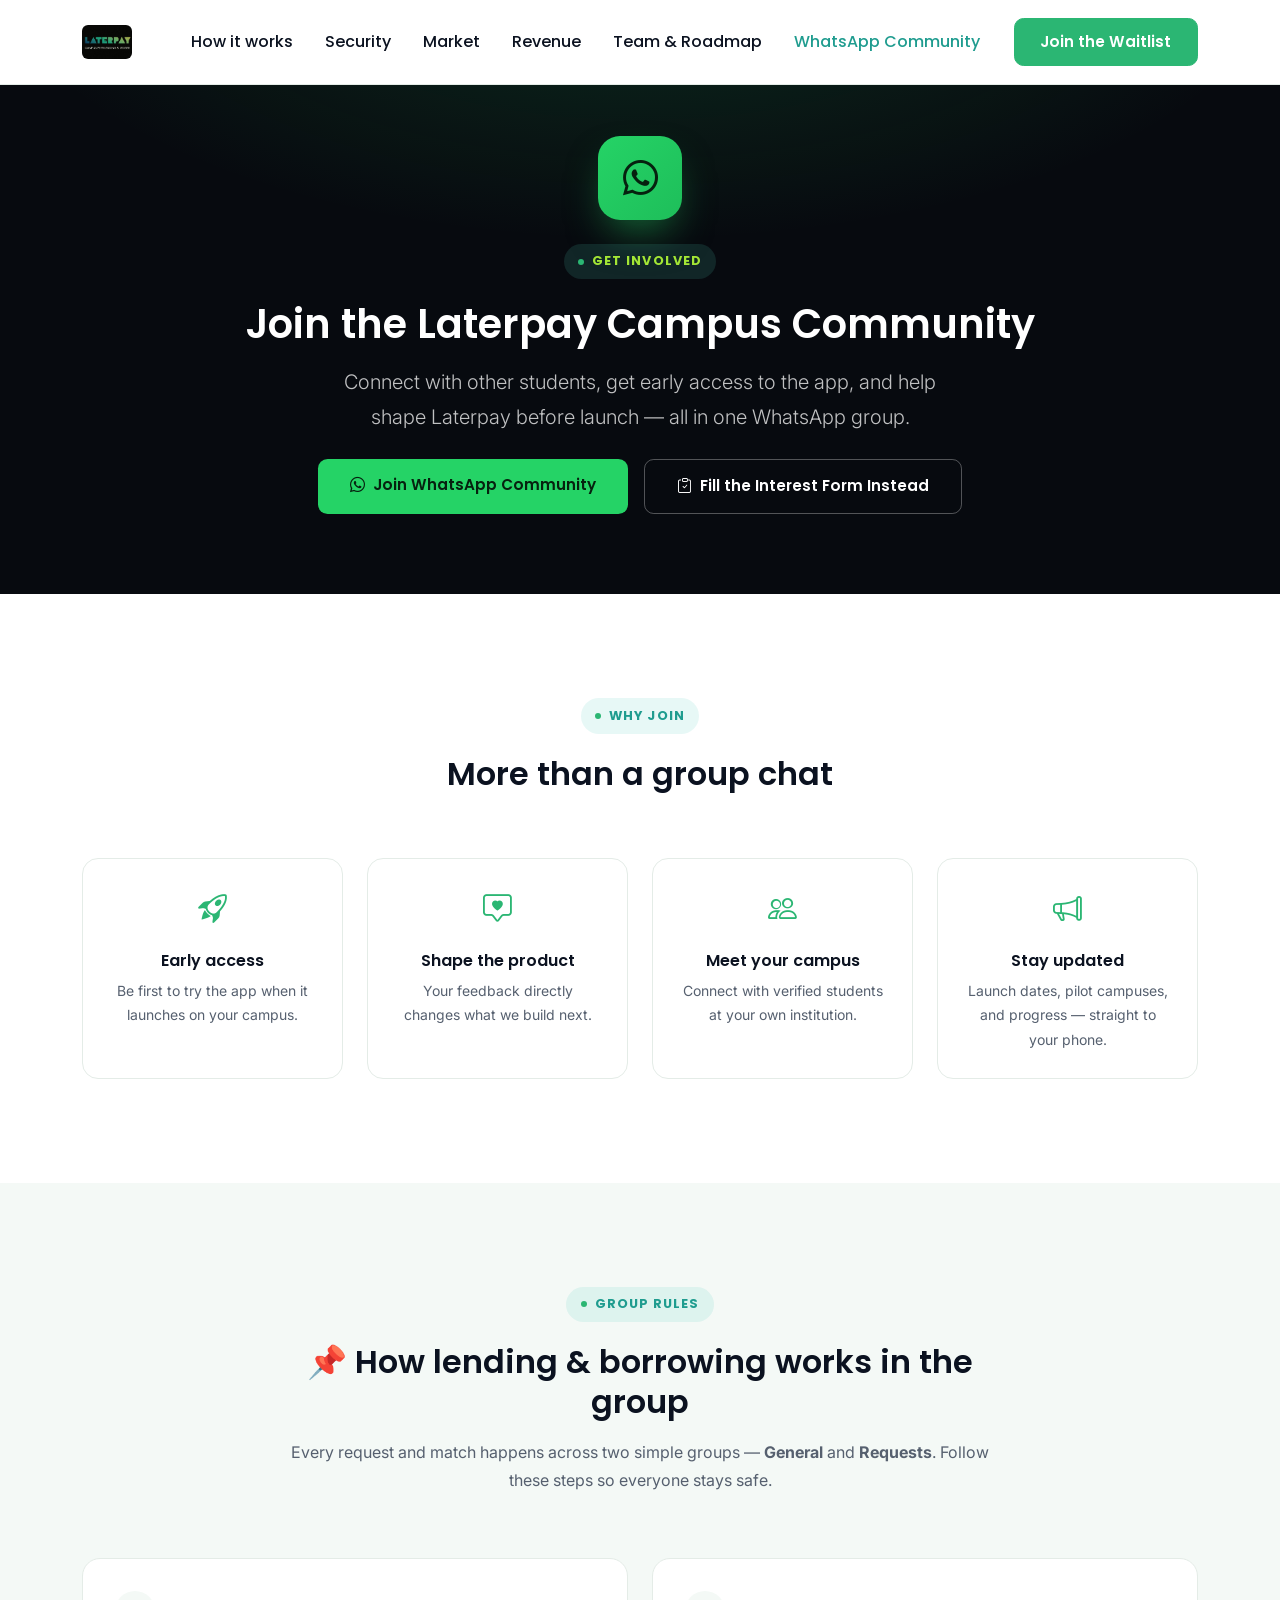
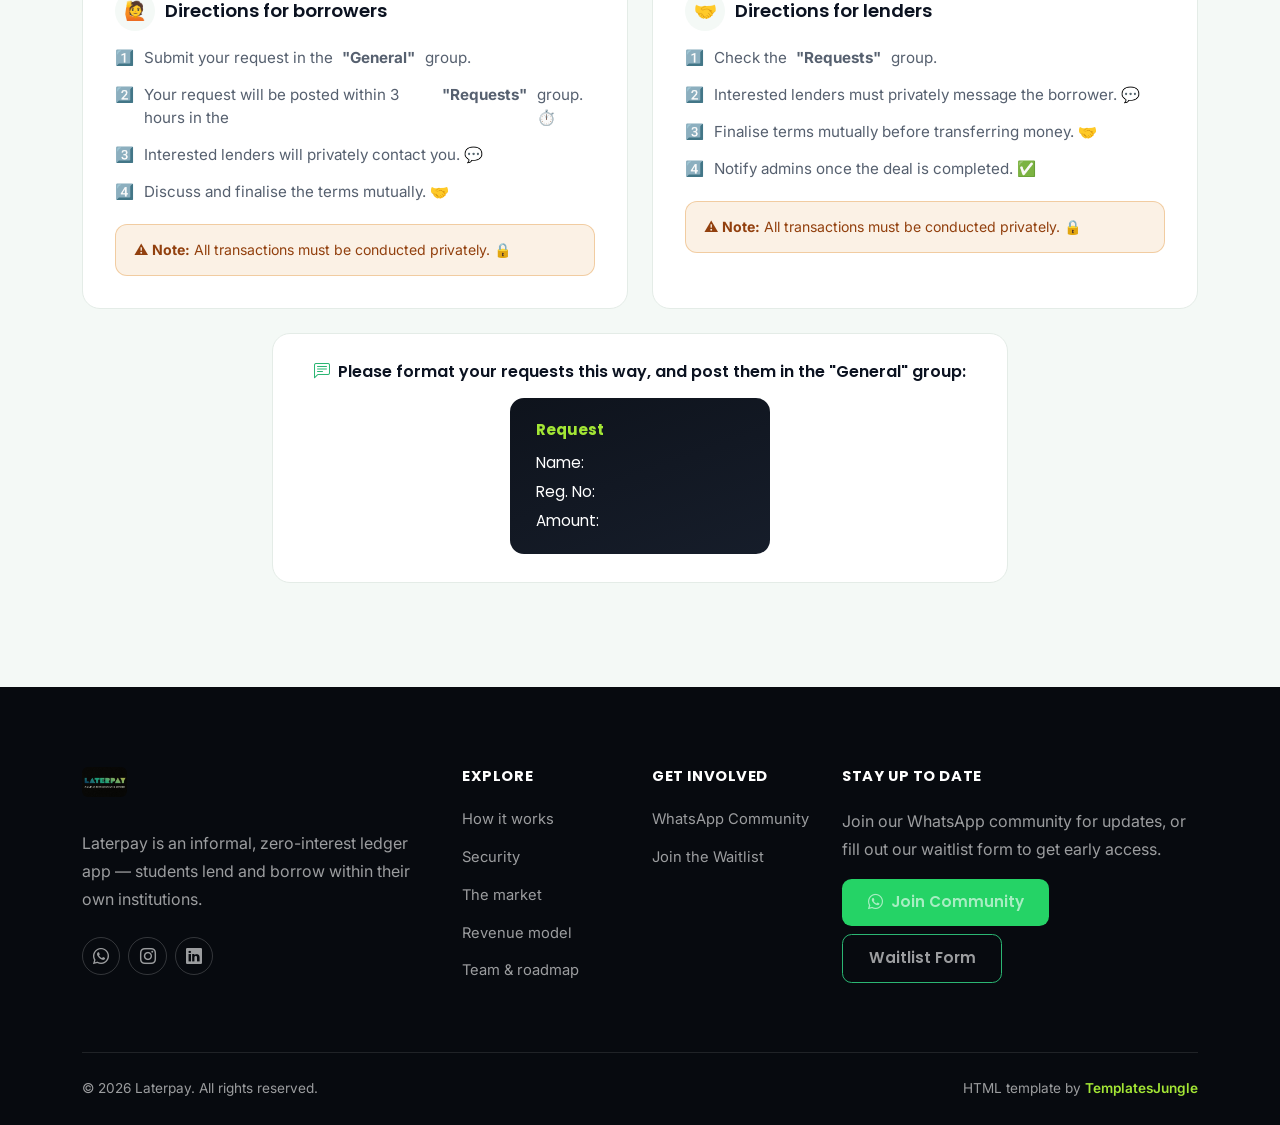
==== community.html @ 2bbb36ea "Change header color for community section" ====
<!doctype html>
<html lang="en">
<head>
<meta charset="UTF-8">
<title>Join the Laterpay WhatsApp Community</title>
<meta name="description" content="Join the Laterpay WhatsApp community for campus updates, early access and to help shape the app.">
<meta name="viewport" content="width=device-width, initial-scale=1">
<link rel="icon" type="image/jpeg" href="assets/images/laterpay-logo.jpeg">
<link href="https://fonts.googleapis.com/css2?family=Inter:wght@400;500;600;700;800&family=Poppins:wght@500;600;700;800&display=swap" rel="stylesheet">
<link rel="stylesheet" href="assets/vendor/bootstrap/css/bootstrap.min.css">
<link rel="stylesheet" href="assets/vendor/bootstrap-icons/bootstrap-icons.min.css">
<link rel="stylesheet" href="assets/css/style.css">
<link rel="stylesheet" href="assets/css/laterpay.css">
</head>
<body>

<!-- Navbar -->
<nav class="navbar navbar-expand-lg navbar-fluid fixed-top">
  <div class="container">
    <a class="navbar-brand d-flex align-items-center" href="index.html">
      <img src="assets/images/laterpay-logo.jpeg" alt="Laterpay logo" class="lp-logo">
    </a>
    <button class="navbar-toggler" type="button" data-bs-toggle="collapse" data-bs-target="#lpNav" aria-controls="lpNav" aria-expanded="false" aria-label="Toggle navigation">
      <span class="navbar-toggler-icon"></span>
    </button>
    <div class="collapse navbar-collapse" id="lpNav">
      <ul class="navbar-nav mx-auto py-2 py-lg-0">
        <li class="nav-item"><a class="nav-link" href="index.html#how-it-works">How it works</a></li>
        <li class="nav-item"><a class="nav-link" href="index.html#security">Security</a></li>
        <li class="nav-item"><a class="nav-link" href="index.html#market">Market</a></li>
        <li class="nav-item"><a class="nav-link" href="index.html#revenue">Revenue</a></li>
        <li class="nav-item"><a class="nav-link" href="index.html#team">Team &amp; Roadmap</a></li>
        <li class="nav-item"><a class="nav-link active" href="community.html">WhatsApp Community</a></li>
      </ul>
      <a href="https://forms.gle/BHJaEvY9FjxCz2sE6" target="_blank" rel="noopener" class="btn btn-accent">Join the Waitlist</a>
    </div>
  </div>
</nav>

<!-- Hero -->
<header class="wa-hero text-center">
  <div class="container">
    <div class="wa-icon-badge"><i class="bi bi-whatsapp"></i></div>
    <span class="eyebrow eyebrow-light">Get involved</span>
    <h1 class="mb-3" style="color:#ffffff">Join the Laterpay Campus Community</h1>
    <p class="lead mx-auto" style="max-width:620px;">Connect with other students, get early access to the app, and help shape Laterpay before launch — all in one WhatsApp group.</p>
    <div class="d-flex flex-wrap justify-content-center gap-3 mt-4">
      <a href="https://chat.whatsapp.com/Iefg4wQbR8m4jpXfTsQGCj" target="_blank" rel="noopener" class="btn btn-whatsapp btn-lg">
        <i class="bi bi-whatsapp me-2"></i>Join WhatsApp Community
      </a>
      <a href="https://forms.gle/BHJaEvY9FjxCz2sE6" target="_blank" rel="noopener" class="btn btn-outline-light-fluid btn-lg">
        <i class="bi bi-clipboard-check me-2"></i>Fill the Interest Form Instead
      </a>
    </div>
  </div>
</header>

<!-- Why join -->
<section class="section-pad">
  <div class="container">
    <div class="row justify-content-center text-center mb-5">
      <div class="col-lg-7">
        <span class="eyebrow">Why join</span>
        <h2 class="mb-3">More than a group chat</h2>
      </div>
    </div>
    <div class="row g-4">
      <div class="col-lg-3 col-md-6">
        <div class="wa-step-card text-center">
          <i class="bi bi-rocket-takeoff text-accent" style="font-size:1.8rem;"></i>
          <h6 class="mt-3 mb-2">Early access</h6>
          <p class="mb-0 small">Be first to try the app when it launches on your campus.</p>
        </div>
      </div>
      <div class="col-lg-3 col-md-6">
        <div class="wa-step-card text-center">
          <i class="bi bi-chat-square-heart text-accent" style="font-size:1.8rem;"></i>
          <h6 class="mt-3 mb-2">Shape the product</h6>
          <p class="mb-0 small">Your feedback directly changes what we build next.</p>
        </div>
      </div>
      <div class="col-lg-3 col-md-6">
        <div class="wa-step-card text-center">
          <i class="bi bi-people text-accent" style="font-size:1.8rem;"></i>
          <h6 class="mt-3 mb-2">Meet your campus</h6>
          <p class="mb-0 small">Connect with verified students at your own institution.</p>
        </div>
      </div>
      <div class="col-lg-3 col-md-6">
        <div class="wa-step-card text-center">
          <i class="bi bi-megaphone text-accent" style="font-size:1.8rem;"></i>
          <h6 class="mt-3 mb-2">Stay updated</h6>
          <p class="mb-0 small">Launch dates, pilot campuses, and progress — straight to your phone.</p>
        </div>
      </div>
    </div>
  </div>
</section>

<!-- Community rules -->
<section class="section-pad bg-light-fluid">
  <div class="container">
    <div class="row justify-content-center text-center mb-5">
      <div class="col-lg-8">
        <span class="eyebrow">Group rules</span>
        <h2 class="mb-3">📌 How lending &amp; borrowing works in the group</h2>
        <p>Every request and match happens across two simple groups — <strong>General</strong> and <strong>Requests</strong>. Follow these steps so everyone stays safe.</p>
      </div>
    </div>

    <div class="row g-4">
      <div class="col-lg-6">
        <div class="rules-card h-100">
          <h4 class="mb-3"><span class="rules-icon">🙋</span>Directions for borrowers</h4>
          <ol class="rules-list">
            <li><span class="rules-emoji">1️⃣</span> Submit your request in the <strong>"General"</strong> group.</li>
            <li><span class="rules-emoji">2️⃣</span> Your request will be posted within 3 hours in the <strong>"Requests"</strong> group. ⏱️</li>
            <li><span class="rules-emoji">3️⃣</span> Interested lenders will privately contact you. 💬</li>
            <li><span class="rules-emoji">4️⃣</span> Discuss and finalise the terms mutually. 🤝</li>
          </ol>
          <div class="rules-warning">⚠️ <strong>Note:</strong> All transactions must be conducted privately. 🔒</div>
        </div>
      </div>

      <div class="col-lg-6">
        <div class="rules-card h-100">
          <h4 class="mb-3"><span class="rules-icon">🤝</span>Directions for lenders</h4>
          <ol class="rules-list">
            <li><span class="rules-emoji">1️⃣</span> Check the <strong>"Requests"</strong> group.</li>
            <li><span class="rules-emoji">2️⃣</span> Interested lenders must privately message the borrower. 💬</li>
            <li><span class="rules-emoji">3️⃣</span> Finalise terms mutually before transferring money. 🤝</li>
            <li><span class="rules-emoji">4️⃣</span> Notify admins once the deal is completed. ✅</li>
          </ol>
          <div class="rules-warning">⚠️ <strong>Note:</strong> All transactions must be conducted privately. 🔒</div>
        </div>
      </div>
    </div>

    <div class="row justify-content-center mt-4">
      <div class="col-lg-8">
        <div class="format-box">
          <h6 class="mb-3"><i class="bi bi-chat-left-text text-accent me-2"></i>Please format your requests this way, and post them in the "General" group:</h6>
          <div class="format-bubble">
            <div>Request</div>
            <div>Name:</div>
            <div>Reg. No:</div>
            <div>Amount:</div>
          </div>
        </div>
      </div>
    </div>
  </div>
</section>

<!-- Footer -->
<footer class="footer-fluid">
  <div class="container">
    <div class="row gy-5">
      <div class="col-lg-4">
        <a class="navbar-brand mb-3 d-inline-flex align-items-center" href="index.html">
          <img src="assets/images/laterpay-logo.jpeg" alt="Laterpay logo" class="lp-logo">
        </a>
        <p class="mt-3">Laterpay is an informal, zero-interest ledger app — students lend and borrow within their own institutions.</p>
        <div class="d-flex gap-2 mt-4">
          <a href="community.html" class="social-icon" aria-label="WhatsApp Community"><i class="bi bi-whatsapp"></i></a>
          <a href="#" class="social-icon" aria-label="Instagram"><i class="bi bi-instagram"></i></a>
          <a href="#" class="social-icon" aria-label="LinkedIn"><i class="bi bi-linkedin"></i></a>
        </div>
      </div>
      <div class="col-lg-2 col-6">
        <h6>Explore</h6>
        <ul>
          <li><a href="index.html#how-it-works">How it works</a></li>
          <li><a href="index.html#security">Security</a></li>
          <li><a href="index.html#market">The market</a></li>
          <li><a href="index.html#revenue">Revenue model</a></li>
          <li><a href="index.html#team">Team &amp; roadmap</a></li>
        </ul>
      </div>
      <div class="col-lg-2 col-6">
        <h6>Get involved</h6>
        <ul>
          <li><a href="community.html">WhatsApp Community</a></li>
          <li><a href="https://forms.gle/BHJaEvY9FjxCz2sE6" target="_blank" rel="noopener">Join the Waitlist</a></li>
        </ul>
      </div>
      <div class="col-lg-4">
        <h6>Stay up to date</h6>
        <p>Join our WhatsApp community for updates, or fill out our waitlist form to get early access.</p>
        <div class="d-flex flex-wrap gap-2">
          <a href="https://chat.whatsapp.com/Iefg4wQbR8m4jpXfTsQGCj" target="_blank" rel="noopener" class="btn btn-whatsapp"><i class="bi bi-whatsapp me-1"></i> Join Community</a>
          <a href="https://forms.gle/BHJaEvY9FjxCz2sE6" target="_blank" rel="noopener" class="btn btn-outline-accent">Waitlist Form</a>
        </div>
      </div>
    </div>
    <div class="footer-bottom d-flex flex-column flex-md-row justify-content-between align-items-center gap-2 text-center text-md-start">
      <p class="mb-0">&copy; <span class="currentYear"></span> Laterpay. All rights reserved.</p>
      <p class="mb-0">HTML template by <a href="https://templatesjungle.com" target="_blank" rel="noopener" class="credit-link">TemplatesJungle</a></p>
    </div>
  </div>
</footer>

<button class="back-to-top" aria-label="Back to top"><i class="bi bi-arrow-up"></i></button>

<script src="assets/vendor/bootstrap/js/bootstrap.bundle.min.js"></script>
<script src="assets/js/script.js"></script>
</body>
</html>
---- assets/css/style.css ----
/*
  Fluid — SaaS Landing Page Template
  HTML template by TemplatesJungle (https://templatesjungle.com)
*/

:root {
  --fluid-dark: #0b1220;
  --fluid-dark-2: #121b2e;
  --fluid-dark-3: #1a2740;
  --fluid-accent: #14b8a6;
  --fluid-accent-dark: #0d9488;
  --fluid-accent-light: #5eead4;
  --fluid-body: #5b6478;
  --fluid-heading: #101828;
  --fluid-light-bg: #f5f8fb;
  --fluid-border: #e7ecf2;
  --fluid-font-body: 'Inter', -apple-system, BlinkMacSystemFont, 'Segoe UI', sans-serif;
  --fluid-font-heading: 'Poppins', 'Inter', -apple-system, BlinkMacSystemFont, 'Segoe UI', sans-serif;
}

html {
  scroll-behavior: smooth;
}

body {
  font-family: var(--fluid-font-body);
  color: var(--fluid-body);
  font-size: 1rem;
  line-height: 1.75;
  background-color: #fff;
  overflow-x: hidden;
}

h1, h2, h3, h4, h5, h6,
.fluid-heading-font {
  font-family: var(--fluid-font-heading);
  color: var(--fluid-heading);
  font-weight: 600;
  line-height: 1.25;
}

a {
  text-decoration: none;
  color: var(--fluid-accent-dark);
}

p {
  margin-bottom: 1rem;
}

::selection {
  background: var(--fluid-accent);
  color: #fff;
}

.text-accent { color: var(--fluid-accent) !important; }
.bg-accent { background-color: var(--fluid-accent) !important; }
.bg-dark-navy { background-color: var(--fluid-dark) !important; }
.bg-light-fluid { background-color: var(--fluid-light-bg) !important; }

.section-pad {
  padding-top: 6.5rem;
  padding-bottom: 6.5rem;
}

@media (max-width: 767.98px) {
  .section-pad {
    padding-top: 4rem;
    padding-bottom: 4rem;
  }
}

.eyebrow {
  display: inline-flex;
  align-items: center;
  gap: .5rem;
  font-family: var(--fluid-font-heading);
  font-size: .8rem;
  font-weight: 700;
  letter-spacing: .08em;
  text-transform: uppercase;
  color: var(--fluid-accent-dark);
  background: rgba(20, 184, 166, .1);
  padding: .4rem .9rem;
  border-radius: 50rem;
  margin-bottom: 1.25rem;
}

.eyebrow::before {
  content: "";
  width: 6px;
  height: 6px;
  border-radius: 50%;
  background: var(--fluid-accent);
  display: inline-block;
}

.eyebrow-light {
  background: rgba(94, 234, 212, .12);
  color: var(--fluid-accent-light);
}

/* ---------- Buttons ---------- */
.btn {
  font-family: var(--fluid-font-heading);
  font-weight: 600;
  border-radius: .6rem;
  padding: .75rem 1.6rem;
  font-size: .95rem;
}

.btn-lg {
  padding: .95rem 2rem;
}

.btn-accent {
  background-color: var(--fluid-accent);
  border-color: var(--fluid-accent);
  color: #fff;
}

.btn-accent:hover,
.btn-accent:focus {
  background-color: var(--fluid-accent-dark);
  border-color: var(--fluid-accent-dark);
  color: #fff;
}

.btn-outline-light-fluid {
  border: 1px solid rgba(255, 255, 255, .3);
  color: #fff;
  background: transparent;
}

.btn-outline-light-fluid:hover {
  background: rgba(255, 255, 255, .1);
  color: #fff;
}

.btn-outline-accent {
  border: 1px solid var(--fluid-accent);
  color: var(--fluid-accent-dark);
  background: transparent;
}

.btn-outline-accent:hover {
  background: var(--fluid-accent);
  color: #fff;
}

.btn-white-fluid {
  background: #fff;
  color: var(--fluid-dark);
}

.btn-white-fluid:hover {
  background: var(--fluid-accent);
  color: #fff;
}

/* ---------- PRO badge ---------- */
.badge-pro {
  display: inline-block;
  font-family: var(--fluid-font-heading);
  font-size: .58rem;
  font-weight: 700;
  letter-spacing: .04em;
  color: #10241f;
  background: linear-gradient(135deg, #5eead4, #14b8a6);
  padding: .12rem .4rem;
  border-radius: .3rem;
  line-height: 1.4;
  vertical-align: middle;
  margin-left: .35rem;
  box-shadow: 0 2px 6px rgba(20, 184, 166, .35);
}

/* ---------- Navbar ---------- */
.navbar-fluid {
  padding-top: 1.1rem;
  padding-bottom: 1.1rem;
  background-color: #fff;
  border-bottom: 1px solid var(--fluid-border);
}

.navbar-fluid .navbar-brand {
  font-family: var(--fluid-font-heading);
  font-weight: 800;
  font-size: 1.4rem;
  color: var(--fluid-heading);
  display: inline-flex;
  align-items: center;
  gap: .5rem;
}

.navbar-fluid .navbar-brand .logo-dot {
  width: 12px;
  height: 12px;
  border-radius: 4px;
  background: var(--fluid-accent);
  display: inline-block;
}

.navbar-fluid .nav-link {
  font-family: var(--fluid-font-heading);
  font-weight: 500;
  color: var(--fluid-heading);
  padding: .5rem 1rem !important;
}

.navbar-fluid .nav-link:hover,
.navbar-fluid .nav-link.active {
  color: var(--fluid-accent-dark);
}

.navbar-fluid .dropdown-menu {
  border: none;
  box-shadow: 0 20px 45px rgba(16, 24, 40, .12);
  border-radius: .75rem;
  padding: .6rem;
  min-width: 15rem;
}

.navbar-fluid .dropdown-item {
  border-radius: .5rem;
  padding: .55rem .8rem;
  font-size: .92rem;
  display: flex;
  align-items: center;
  justify-content: space-between;
}

.navbar-fluid .dropdown-item:hover,
.navbar-fluid .dropdown-item:focus,
.navbar-fluid .dropdown-item.active,
.navbar-fluid .dropdown-item:active {
  background-color: var(--fluid-light-bg);
  color: var(--fluid-accent-dark);
}

/* ---------- Hero ---------- */
.hero-fluid {
  position: relative;
  background: var(--fluid-dark);
  overflow: hidden;
  padding-top: 6.5rem;
  padding-bottom: 8rem;
}

.hero-fluid::before {
  content: "";
  position: absolute;
  inset: 0;
  background:
    radial-gradient(60% 55% at 85% 10%, rgba(20, 184, 166, .35), transparent 60%),
    radial-gradient(45% 45% at 10% 100%, rgba(20, 184, 166, .18), transparent 60%);
  pointer-events: none;
}

.hero-fluid h1 {
  color: #fff;
  font-size: 3.2rem;
  font-weight: 700;
  letter-spacing: -.02em;
}

@media (max-width: 991.98px) {
  .hero-fluid h1 { font-size: 2.3rem; }
}

.hero-fluid .lead {
  color: rgba(255, 255, 255, .68);
  font-size: 1.15rem;
  max-width: 34rem;
}

.hero-visual {
  position: relative;
  z-index: 1;
}

.hero-visual img.hero-main-img {
  border-radius: 1.25rem;
  box-shadow: 0 30px 60px rgba(0, 0, 0, .45);
  width: 100%;
}

.floating-card {
  position: absolute;
  background: #fff;
  border-radius: 1rem;
  padding: .9rem 1.1rem;
  box-shadow: 0 20px 45px rgba(0, 0, 0, .25);
  display: flex;
  align-items: center;
  gap: .75rem;
  animation: floatY 5s ease-in-out infinite;
}

.floating-card .icon-wrap {
  width: 42px;
  height: 42px;
  border-radius: .65rem;
  display: flex;
  align-items: center;
  justify-content: center;
  font-size: 1.2rem;
  color: #fff;
  background: var(--fluid-accent);
  flex-shrink: 0;
}

.floating-card strong {
  display: block;
  font-family: var(--fluid-font-heading);
  color: var(--fluid-heading);
  font-size: .95rem;
}

.floating-card span {
  font-size: .78rem;
  color: var(--fluid-body);
}

@keyframes floatY {
  0%, 100% { transform: translateY(0); }
  50% { transform: translateY(-12px); }
}

/* ---------- Logo strip ---------- */
.logo-strip {
  padding: 3rem 0;
  border-bottom: 1px solid var(--fluid-border);
}

.logo-strip .brand-word {
  font-family: var(--fluid-font-heading);
  font-weight: 700;
  font-size: 1.35rem;
  color: #9aa4b2;
  opacity: .75;
  text-align: center;
  letter-spacing: .02em;
  transition: opacity .2s ease;
}

.logo-strip .brand-word:hover {
  opacity: 1;
  color: var(--fluid-heading);
}

/* ---------- Numbered feature cards ---------- */
.feature-card {
  background: #fff;
  border: 1px solid var(--fluid-border);
  border-radius: 1rem;
  padding: 2.25rem 2rem;
  height: 100%;
  transition: transform .25s ease, box-shadow .25s ease, border-color .25s ease;
}

.feature-card:hover {
  transform: translateY(-6px);
  box-shadow: 0 25px 45px rgba(16, 24, 40, .08);
  border-color: transparent;
}

.feature-num {
  font-family: var(--fluid-font-heading);
  font-weight: 800;
  font-size: 1rem;
  color: #fff;
  background: var(--fluid-dark);
  width: 2.5rem;
  height: 2.5rem;
  border-radius: .7rem;
  display: inline-flex;
  align-items: center;
  justify-content: center;
  margin-bottom: 1.5rem;
}

.feature-card:hover .feature-num {
  background: var(--fluid-accent);
}

.icon-tile {
  width: 3.25rem;
  height: 3.25rem;
  border-radius: .85rem;
  display: inline-flex;
  align-items: center;
  justify-content: center;
  font-size: 1.5rem;
  color: var(--fluid-accent-dark);
  background: rgba(20, 184, 166, .1);
  margin-bottom: 1.5rem;
}

/* ---------- Split image/text sections ---------- */
.media-frame {
  position: relative;
  border-radius: 1.25rem;
  overflow: hidden;
}

.media-frame img {
  width: 100%;
  display: block;
}

.check-list {
  list-style: none;
  padding: 0;
  margin: 0;
}

.check-list li {
  display: flex;
  align-items: flex-start;
  gap: .75rem;
  margin-bottom: .9rem;
  color: var(--fluid-heading);
  font-weight: 500;
}

.check-list li i {
  color: var(--fluid-accent-dark);
  background: rgba(20, 184, 166, .12);
  border-radius: 50%;
  width: 1.5rem;
  height: 1.5rem;
  flex-shrink: 0;
  display: inline-flex;
  align-items: center;
  justify-content: center;
  font-size: .8rem;
  margin-top: .1rem;
}

/* ---------- Stats ---------- */
.stat-block h3 {
  font-size: 2.75rem;
  font-weight: 800;
  color: var(--fluid-heading);
  margin-bottom: .25rem;
}

.stat-block span {
  color: var(--fluid-body);
  font-size: .95rem;
}

/* ---------- Pricing ---------- */
.pricing-card {
  background: #fff;
  border: 1px solid var(--fluid-border);
  border-radius: 1.25rem;
  padding: 2.5rem 2rem;
  height: 100%;
  transition: transform .25s ease, box-shadow .25s ease;
}

.pricing-card:hover {
  transform: translateY(-6px);
  box-shadow: 0 25px 50px rgba(16, 24, 40, .1);
}

.pricing-card.featured {
  background: var(--fluid-dark);
  border-color: var(--fluid-dark);
  color: #fff;
  position: relative;
}

.pricing-card.featured .fluid-heading-font,
.pricing-card.featured h3,
.pricing-card.featured h4 {
  color: #fff;
}

.pricing-card.featured .price-note,
.pricing-card.featured .check-list li {
  color: rgba(255, 255, 255, .7);
}

.pricing-card.featured .check-list li {
  color: rgba(255, 255, 255, .85);
}

.pricing-card .price {
  font-family: var(--fluid-font-heading);
  font-weight: 800;
  font-size: 3rem;
  color: inherit;
}

.pricing-card .price sup {
  font-size: 1.1rem;
  top: -1.2rem;
}

.pricing-card .price small {
  font-size: 1rem;
  font-weight: 500;
  color: var(--fluid-body);
}

.pricing-card.featured .price small {
  color: rgba(255, 255, 255, .6);
}

.ribbon-popular {
  position: absolute;
  top: -14px;
  right: 2rem;
  background: var(--fluid-accent);
  color: #fff;
  font-family: var(--fluid-font-heading);
  font-size: .72rem;
  font-weight: 700;
  letter-spacing: .04em;
  text-transform: uppercase;
  padding: .35rem .8rem;
  border-radius: 50rem;
}

/* ---------- Testimonials ---------- */
.testimonial-card {
  background: #fff;
  border: 1px solid var(--fluid-border);
  border-radius: 1.1rem;
  padding: 2rem;
  height: 100%;
}

.testimonial-card .stars i {
  color: #f6b93b;
  font-size: .85rem;
}

.avatar-circle {
  width: 3rem;
  height: 3rem;
  border-radius: 50%;
  object-fit: cover;
  flex-shrink: 0;
}

.avatar-initials {
  width: 3rem;
  height: 3rem;
  border-radius: 50%;
  display: inline-flex;
  align-items: center;
  justify-content: center;
  font-family: var(--fluid-font-heading);
  font-weight: 700;
  color: #fff;
  flex-shrink: 0;
}

/* ---------- FAQ ---------- */
.accordion-fluid .accordion-item {
  border: 1px solid var(--fluid-border);
  border-radius: 1rem !important;
  margin-bottom: 1rem;
  overflow: hidden;
}

.accordion-fluid .accordion-button {
  font-family: var(--fluid-font-heading);
  font-weight: 600;
  color: var(--fluid-heading);
  padding: 1.25rem 1.5rem;
}

.accordion-fluid .accordion-button:not(.collapsed) {
  background: var(--fluid-light-bg);
  color: var(--fluid-accent-dark);
  box-shadow: none;
}

.accordion-fluid .accordion-button:focus {
  box-shadow: none;
  border-color: var(--fluid-border);
}

.accordion-fluid .accordion-button::after {
  background-size: 1rem;
}

.accordion-fluid .accordion-body {
  padding: 0 1.5rem 1.5rem;
}

/* ---------- CTA dark ---------- */
.cta-dark {
  background: linear-gradient(135deg, var(--fluid-accent-dark), var(--fluid-accent));
  position: relative;
  overflow: hidden;
}

.cta-dark::before {
  content: "";
  position: absolute;
  inset: 0;
  background: radial-gradient(60% 90% at 100% 0%, rgba(255, 255, 255, .25), transparent 60%);
}

.cta-dark h2 { color: #fff; }
.cta-dark p { color: rgba(255, 255, 255, .85); }

/* ---------- Blog ---------- */
.blog-card {
  border: 1px solid var(--fluid-border);
  border-radius: 1rem;
  overflow: hidden;
  height: 100%;
  transition: transform .25s ease, box-shadow .25s ease;
  background: #fff;
}

.blog-card:hover {
  transform: translateY(-6px);
  box-shadow: 0 25px 45px rgba(16, 24, 40, .08);
}

.blog-card .blog-img {
  aspect-ratio: 16/10;
  overflow: hidden;
}

.blog-card .blog-img img {
  width: 100%;
  height: 100%;
  object-fit: cover;
  transition: transform .4s ease;
}

.blog-card:hover .blog-img img {
  transform: scale(1.06);
}

.blog-card .blog-body {
  padding: 1.5rem;
}

.category-pill {
  display: inline-block;
  font-family: var(--fluid-font-heading);
  font-size: .7rem;
  font-weight: 700;
  text-transform: uppercase;
  letter-spacing: .04em;
  color: var(--fluid-accent-dark);
  background: rgba(20, 184, 166, .1);
  padding: .3rem .7rem;
  border-radius: 50rem;
  margin-bottom: .9rem;
}

.meta-line {
  font-size: .82rem;
  color: #9aa4b2;
  display: flex;
  align-items: center;
  gap: .4rem;
  flex-wrap: wrap;
}

/* ---------- Footer ---------- */
.footer-fluid {
  background: var(--fluid-dark);
  color: rgba(255, 255, 255, .6);
  padding-top: 5rem;
}

.footer-fluid h6 {
  color: #fff;
  font-family: var(--fluid-font-heading);
  font-weight: 700;
  margin-bottom: 1.4rem;
  font-size: .92rem;
  text-transform: uppercase;
  letter-spacing: .04em;
}

.footer-fluid a {
  color: rgba(255, 255, 255, .6);
}

.footer-fluid a:hover {
  color: var(--fluid-accent-light);
}

.footer-fluid .navbar-brand {
  font-family: var(--fluid-font-heading);
  font-weight: 800;
  font-size: 1.4rem;
  color: #fff;
  display: inline-flex;
  align-items: center;
  gap: .5rem;
}

.footer-fluid ul {
  list-style: none;
  padding: 0;
  margin: 0;
}

.footer-fluid ul li {
  margin-bottom: .75rem;
  font-size: .92rem;
}

.social-icon {
  width: 2.4rem;
  height: 2.4rem;
  border-radius: 50%;
  border: 1px solid rgba(255, 255, 255, .18);
  display: inline-flex;
  align-items: center;
  justify-content: center;
  color: #fff;
  transition: background .2s ease, border-color .2s ease;
}

.social-icon:hover {
  background: var(--fluid-accent);
  border-color: var(--fluid-accent);
  color: #fff;
}

.footer-bottom {
  border-top: 1px solid rgba(255, 255, 255, .1);
  margin-top: 3.5rem;
  padding: 1.5rem 0;
  font-size: .85rem;
}

.footer-bottom a.credit-link {
  color: var(--fluid-accent-light);
  font-weight: 600;
}

.newsletter-form .form-control {
  background: rgba(255, 255, 255, .06);
  border: 1px solid rgba(255, 255, 255, .15);
  color: #fff;
  border-radius: .6rem .6rem .6rem .6rem;
  padding: .7rem 1rem;
}

.newsletter-form .form-control::placeholder {
  color: rgba(255, 255, 255, .4);
}

.newsletter-form .form-control:focus {
  box-shadow: none;
  border-color: var(--fluid-accent);
  background: rgba(255, 255, 255, .08);
}

/* ---------- Page header (interior pages) ---------- */
.page-header {
  background: var(--fluid-dark);
  padding: 7.5rem 0 5rem;
  position: relative;
  overflow: hidden;
}

.page-header::before {
  content: "";
  position: absolute;
  inset: 0;
  background: radial-gradient(50% 70% at 90% 0%, rgba(20, 184, 166, .3), transparent 60%);
}

.page-header h1 {
  color: #fff;
  font-size: 2.5rem;
}

.page-header .breadcrumb-fluid {
  color: rgba(255, 255, 255, .55);
  font-size: .92rem;
}

.page-header .breadcrumb-fluid a {
  color: rgba(255, 255, 255, .8);
}

.page-header .breadcrumb-fluid a:hover {
  color: var(--fluid-accent-light);
}

/* ---------- Forms ---------- */
.form-fluid .form-control,
.form-fluid .form-select {
  border: 1px solid var(--fluid-border);
  border-radius: .6rem;
  padding: .8rem 1rem;
  font-size: .95rem;
}

.form-fluid .form-control:focus,
.form-fluid .form-select:focus {
  border-color: var(--fluid-accent);
  box-shadow: 0 0 0 .2rem rgba(20, 184, 166, .15);
}

.form-fluid label {
  font-weight: 500;
  color: var(--fluid-heading);
  margin-bottom: .4rem;
  font-size: .9rem;
}

.contact-info-card {
  background: var(--fluid-light-bg);
  border-radius: 1.1rem;
  padding: 1.75rem;
  height: 100%;
}

.contact-info-card .icon-tile {
  margin-bottom: 1rem;
}

/* ---------- Auth pages ---------- */
.auth-wrap {
  min-height: 100vh;
  display: flex;
  align-items: stretch;
}

.auth-visual {
  background: var(--fluid-dark);
  position: relative;
  overflow: hidden;
  display: flex;
  align-items: center;
  justify-content: center;
  padding: 3rem;
}

.auth-visual::before {
  content: "";
  position: absolute;
  inset: 0;
  background: radial-gradient(60% 60% at 20% 20%, rgba(20, 184, 166, .35), transparent 60%);
}

.auth-form-wrap {
  display: flex;
  align-items: center;
  justify-content: center;
  padding: 3rem 1.5rem;
}

/* ---------- 404 ---------- */
.error-page {
  min-height: 100vh;
  display: flex;
  align-items: center;
  padding: 8rem 0;
}

.error-code {
  font-family: var(--fluid-font-heading);
  font-weight: 800;
  font-size: 8rem;
  line-height: 1;
  background: linear-gradient(135deg, var(--fluid-dark), var(--fluid-accent-dark));
  -webkit-background-clip: text;
  background-clip: text;
  color: transparent;
}

/* ---------- Back to top ---------- */
.back-to-top {
  position: fixed;
  right: 1.5rem;
  bottom: 1.5rem;
  width: 3rem;
  height: 3rem;
  border-radius: 50%;
  background: var(--fluid-accent);
  color: #fff;
  display: none;
  align-items: center;
  justify-content: center;
  z-index: 999;
  box-shadow: 0 10px 25px rgba(20, 184, 166, .4);
  border: none;
}

.back-to-top.show {
  display: inline-flex;
}

/* ---------- Utilities ---------- */
.rounded-fluid { border-radius: 1.25rem; }
.shadow-fluid { box-shadow: 0 25px 50px rgba(16, 24, 40, .08); }
---- assets/css/laterpay.css ----
/*
  Laterpay brand overrides & extra components
  Built on top of the Fluid template (assets/css/style.css)
*/

:root {
  --fluid-dark: #070a0f;
  --fluid-dark-2: #0e131c;
  --fluid-dark-3: #161d2a;
  --fluid-accent: #2bb673;
  --fluid-accent-dark: #1f9c8f;
  --fluid-accent-light: #a3e635;
  --fluid-heading: #0b1220;
  --fluid-body: #56606f;
  --fluid-light-bg: #f4f9f6;
  --fluid-border: #e4ece7;
}

.lp-gradient-text {
  background: linear-gradient(100deg, #2b6cb0 0%, #14b8a6 35%, #4ade80 65%, #eab308 100%);
  -webkit-background-clip: text;
  background-clip: text;
  color: transparent;
}

.navbar-fluid .navbar-brand img.lp-logo {
  height: 34px;
  width: auto;
  margin-right: .55rem;
  border-radius: 6px;
}

.footer-fluid .navbar-brand img.lp-logo {
  height: 30px;
  width: auto;
  margin-right: .5rem;
  border-radius: 6px;
}

/* WhatsApp brand button */
.btn-whatsapp {
  background: #25D366;
  color: #06210f;
  font-weight: 600;
  border: none;
}
.btn-whatsapp:hover,
.btn-whatsapp:focus {
  background: #1ebe5a;
  color: #06210f;
}

/* Hero mock UI card (replaces stock dashboard screenshot) */
.lp-app-mock {
  background: linear-gradient(160deg, var(--fluid-dark-2), var(--fluid-dark-3));
  border: 1px solid rgba(255,255,255,.08);
  border-radius: 20px;
  padding: 1.5rem;
  box-shadow: 0 30px 60px -20px rgba(0,0,0,.55);
  color: #fff;
}
.lp-app-mock .lp-mock-header {
  display: flex;
  align-items: center;
  justify-content: space-between;
  margin-bottom: 1.1rem;
}
.lp-app-mock .lp-mock-header span {
  font-family: var(--fluid-font-heading);
  font-weight: 600;
  font-size: .95rem;
  color: #fff;
}
.lp-app-mock .lp-mock-header .lp-dot {
  width: 8px; height: 8px; border-radius: 50%; background: var(--fluid-accent-light); display:inline-block; margin-right:6px;
}
.lp-feed-card {
  background: rgba(255,255,255,.05);
  border: 1px solid rgba(255,255,255,.08);
  border-radius: 14px;
  padding: 1rem 1.1rem;
  margin-bottom: .85rem;
}
.lp-feed-card:last-child { margin-bottom: 0; }
.lp-feed-card .lp-feed-top {
  display:flex; align-items:center; justify-content:space-between; margin-bottom:.5rem;
}
.lp-feed-card .lp-avatar-mini {
  width: 30px; height: 30px; border-radius: 50%;
  background: linear-gradient(135deg, #14b8a6, #4ade80);
  display:flex; align-items:center; justify-content:center;
  font-size:.75rem; font-weight:700; color:#06210f; margin-right:.5rem;
}
.lp-feed-card .lp-feed-name { display:flex; align-items:center; font-size:.85rem; color:#fff; }
.lp-feed-card .lp-feed-tag {
  font-size:.68rem; text-transform:uppercase; letter-spacing:.04em;
  background: rgba(74,222,128,.15); color: var(--fluid-accent-light);
  padding:.15rem .55rem; border-radius: 999px; font-weight:600;
}
.lp-feed-card p { color: rgba(255,255,255,.75); font-size:.9rem; margin-bottom:.6rem; }
.lp-feed-card .lp-help-btn {
  background: var(--fluid-accent);
  color:#06210f; border:none; font-size:.78rem; font-weight:700;
  padding:.35rem .9rem; border-radius: 999px;
}

/* Stat-style TAM/SAM/SOM & validation blocks reused from .stat-block but on light bg */
.lp-stat-light h3 { color: var(--fluid-accent-dark); }
.lp-stat-light span { color: var(--fluid-body); }

/* SWOT grid */
.swot-card {
  border: 1px solid var(--fluid-border);
  border-radius: 16px;
  padding: 1.75rem;
  height: 100%;
  background: #fff;
}
.swot-card h4 {
  display:flex; align-items:center; gap:.5rem; margin-bottom:1rem;
}
.swot-card h4 .swot-icon {
  width:34px; height:34px; border-radius:9px; display:flex; align-items:center; justify-content:center;
  font-size:1rem; color:#fff; flex-shrink:0;
}
.swot-card ul { padding-left: 1.1rem; margin-bottom:0; }
.swot-card ul li { margin-bottom:.55rem; font-size:.93rem; }
.swot-strengths .swot-icon { background:#1f9c8f; }
.swot-weaknesses .swot-icon { background:#d97706; }
.swot-opportunities .swot-icon { background:#2b6cb0; }
.swot-threats .swot-icon { background:#dc2626; }

/* Compare cards (Laterpay vs mpokket) */
.compare-card {
  border-radius: 18px;
  padding: 2rem;
  height: 100%;
}
.compare-card.compare-win {
  background: linear-gradient(160deg, rgba(43,182,115,.09), rgba(74,222,128,.05));
  border: 1.5px solid var(--fluid-accent);
}
.compare-card.compare-lose {
  background: var(--fluid-light-bg);
  border: 1.5px solid var(--fluid-border);
}
.compare-card .compare-badge {
  display:inline-block; font-size:.72rem; font-weight:700; text-transform:uppercase; letter-spacing:.05em;
  padding:.25rem .7rem; border-radius:999px; margin-bottom:1rem;
}
.compare-win .compare-badge { background: var(--fluid-accent); color:#06210f; }
.compare-lose .compare-badge { background:#e2e8f0; color:#475569; }
.compare-card ul { list-style:none; padding:0; margin:0; }
.compare-card ul li { display:flex; gap:.6rem; margin-bottom:.9rem; font-size:.95rem; }
.compare-win ul li i { color: var(--fluid-accent-dark); }
.compare-lose ul li i { color:#94a3b8; }

/* Roadmap steps */
.roadmap-step {
  text-align:center; padding: 0 .5rem;
}
.roadmap-step .roadmap-num {
  width:52px; height:52px; border-radius:50%;
  background: linear-gradient(135deg, #14b8a6, #4ade80);
  color:#06210f; font-weight:700; font-family: var(--fluid-font-heading);
  display:flex; align-items:center; justify-content:center; margin:0 auto 1rem;
  font-size:1.1rem;
}
.roadmap-step h6 { margin-bottom:.5rem; }
.roadmap-step p { font-size:.88rem; margin-bottom:0; }
.roadmap-line {
  height:2px; background: repeating-linear-gradient(90deg, var(--fluid-border) 0 8px, transparent 8px 16px);
  margin-top:26px;
}

/* WhatsApp community page hero */
.wa-hero {
  background: radial-gradient(1100px 500px at 50% -10%, rgba(37,211,102,.18), transparent 60%), var(--fluid-dark);
  padding: 8.5rem 0 5rem;
  color:#fff;
}
.wa-hero p.lead { color: rgba(255,255,255,.75); }
.wa-icon-badge {
  width:84px; height:84px; border-radius: 22px;
  background: linear-gradient(135deg, #25D366, #1ebe5a);
  display:flex; align-items:center; justify-content:center;
  font-size:2.2rem; color:#06210f; margin:0 auto 1.5rem;
  box-shadow: 0 20px 40px -12px rgba(37,211,102,.5);
}
.wa-step-card {
  background:#fff; border:1px solid var(--fluid-border); border-radius:16px;
  padding: 1.6rem; height:100%;
}
.wa-note {
  background: var(--fluid-light-bg);
  border: 1px dashed var(--fluid-border);
  border-radius: 14px;
  padding: 1.25rem 1.5rem;
  font-size: .92rem;
}
.wa-note code {
  background: #fff;
  border: 1px solid var(--fluid-border);
  padding: .1rem .4rem;
  border-radius: 6px;
  color: var(--fluid-accent-dark);
  word-break: break-all;
}

/* Community group rules */
.rules-card {
  background: #fff;
  border: 1px solid var(--fluid-border);
  border-radius: 18px;
  padding: 2rem;
}
.rules-card h4 {
  display: flex;
  align-items: center;
  gap: .6rem;
  font-size: 1.15rem;
}
.rules-card .rules-icon {
  width: 40px; height: 40px; border-radius: 50%;
  background: var(--fluid-light-bg);
  display: flex; align-items: center; justify-content: center;
  font-size: 1.15rem; flex-shrink: 0;
}
.rules-list {
  list-style: none;
  padding: 0;
  margin: 0 0 1.25rem;
  counter-reset: none;
}
.rules-list li {
  display: flex;
  align-items: flex-start;
  gap: .6rem;
  margin-bottom: .9rem;
  font-size: .95rem;
  line-height: 1.5;
}
.rules-list li:last-child { margin-bottom: 0; }
.rules-emoji { flex-shrink: 0; }
.rules-warning {
  background: rgba(217,119,6,.1);
  border: 1px solid rgba(217,119,6,.3);
  color: #92400e;
  border-radius: 12px;
  padding: .8rem 1.1rem;
  font-size: .88rem;
}

/* Request format card, styled like a chat message */
.format-box {
  background: #fff;
  border: 1px solid var(--fluid-border);
  border-radius: 18px;
  padding: 1.75rem;
  text-align: center;
}
.format-bubble {
  display: inline-block;
  text-align: left;
  background: linear-gradient(160deg, var(--fluid-dark-2), var(--fluid-dark-3));
  color: #fff;
  border-radius: 14px;
  padding: 1.1rem 1.6rem;
  font-family: var(--fluid-font-heading);
  font-size: .95rem;
  line-height: 1.9;
  min-width: 260px;
}
.format-bubble div:first-child {
  font-weight: 700;
  color: var(--fluid-accent-light);
  margin-bottom: .3rem;
}
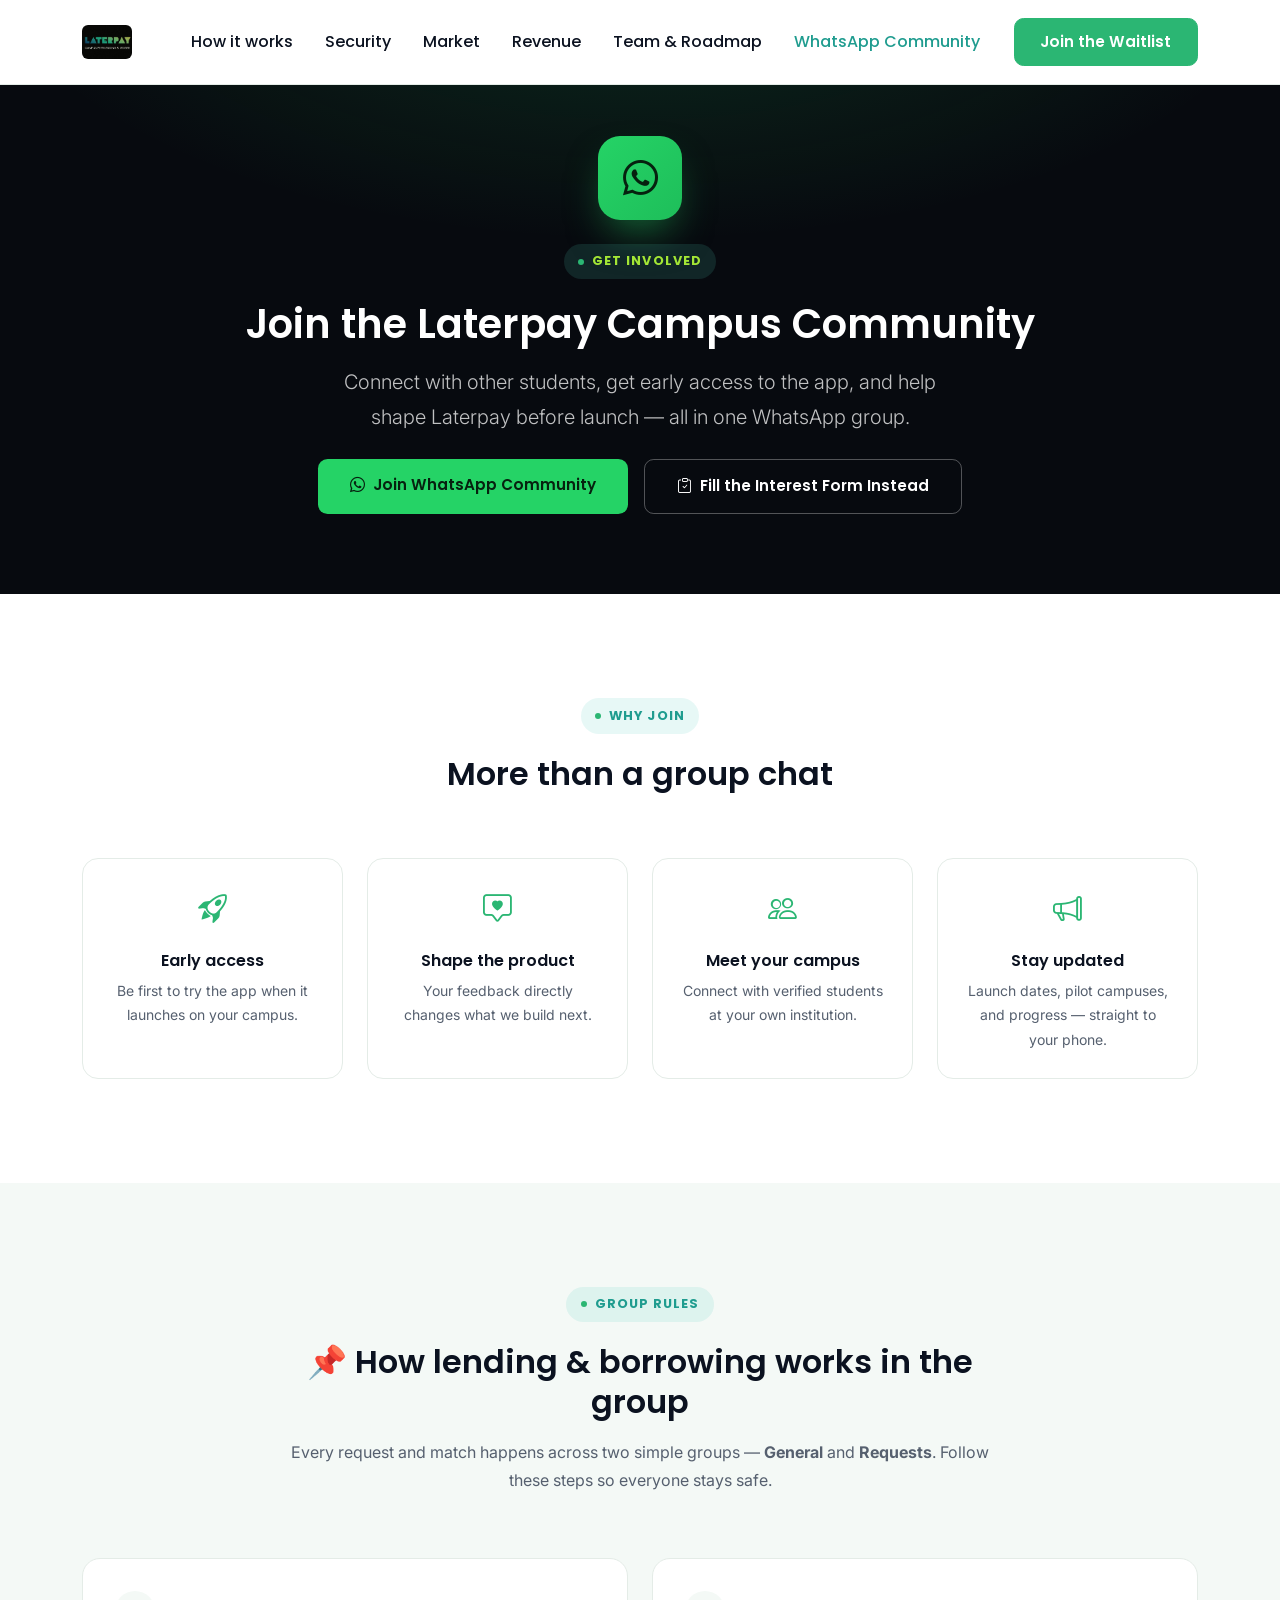
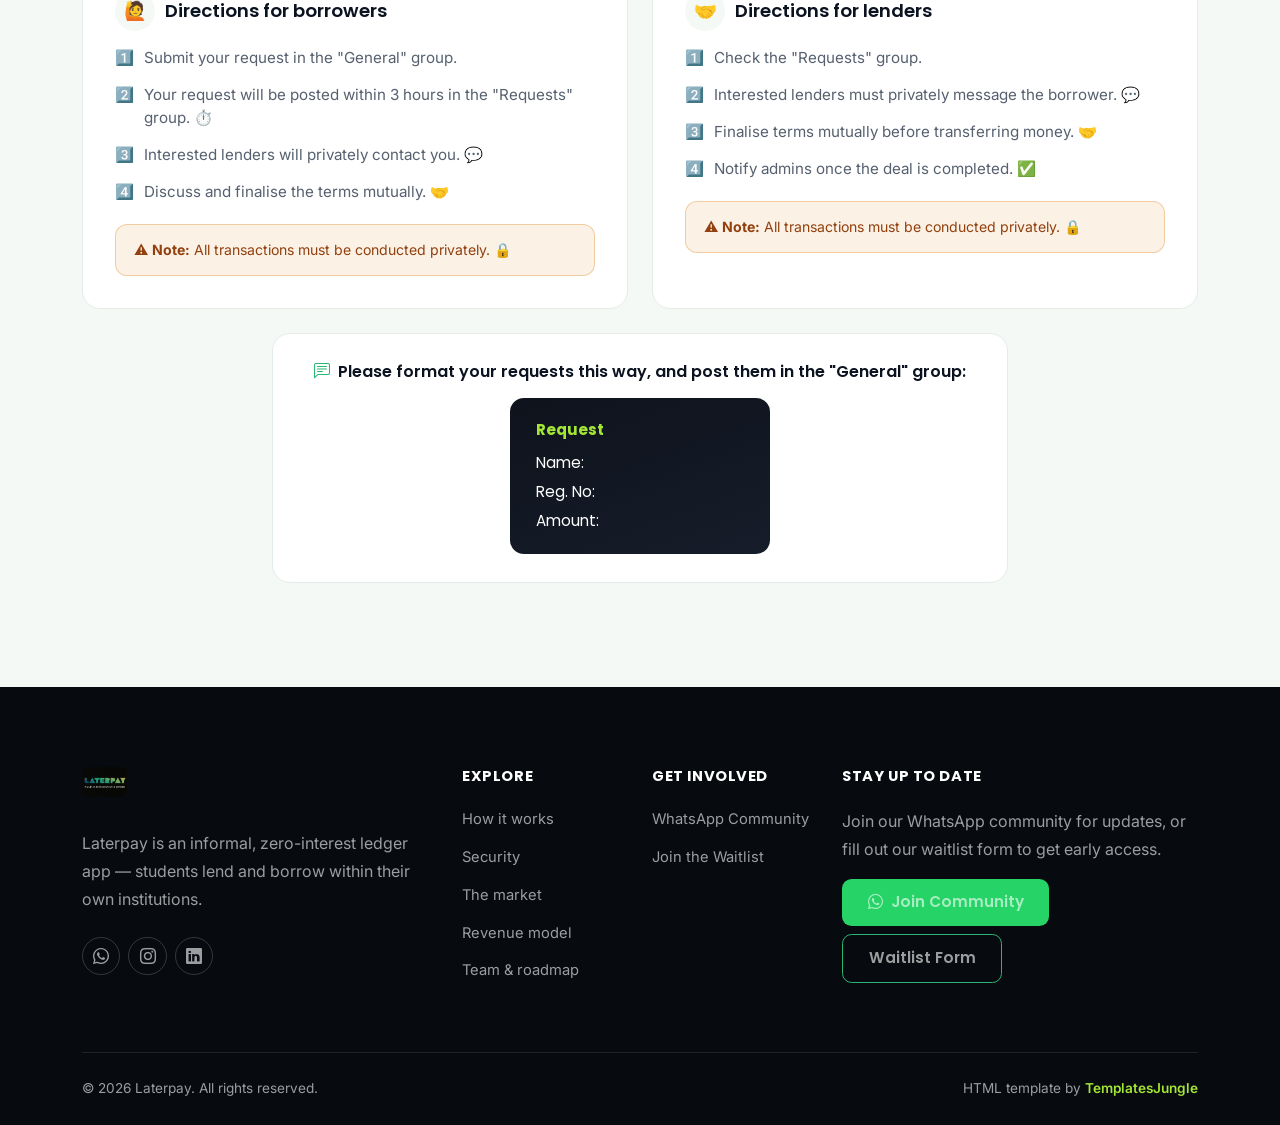
==== commit b9f20fdd: "Update borrower and lender directions in community.html" ====
--- a/community.html
+++ b/community.html
@@ -113,8 +113,8 @@
         <div class="rules-card h-100">
           <h4 class="mb-3"><span class="rules-icon">🙋</span>Directions for borrowers</h4>
           <ol class="rules-list">
-            <li><span class="rules-emoji">1️⃣</span> Submit your request in the <strong>"General"</strong> group.</li>
-            <li><span class="rules-emoji">2️⃣</span> Your request will be posted within 3 hours in the <strong>"Requests"</strong> group. ⏱️</li>
+            <li><span class="rules-emoji">1️⃣</span> Submit your request in the "General" group.</li>
+            <li><span class="rules-emoji">2️⃣</span> Your request will be posted within 3 hours in the "Requests" group. ⏱️</li>
             <li><span class="rules-emoji">3️⃣</span> Interested lenders will privately contact you. 💬</li>
             <li><span class="rules-emoji">4️⃣</span> Discuss and finalise the terms mutually. 🤝</li>
           </ol>
@@ -126,7 +126,7 @@
         <div class="rules-card h-100">
           <h4 class="mb-3"><span class="rules-icon">🤝</span>Directions for lenders</h4>
           <ol class="rules-list">
-            <li><span class="rules-emoji">1️⃣</span> Check the <strong>"Requests"</strong> group.</li>
+            <li><span class="rules-emoji">1️⃣</span> Check the "Requests" group.</li>
             <li><span class="rules-emoji">2️⃣</span> Interested lenders must privately message the borrower. 💬</li>
             <li><span class="rules-emoji">3️⃣</span> Finalise terms mutually before transferring money. 🤝</li>
             <li><span class="rules-emoji">4️⃣</span> Notify admins once the deal is completed. ✅</li>
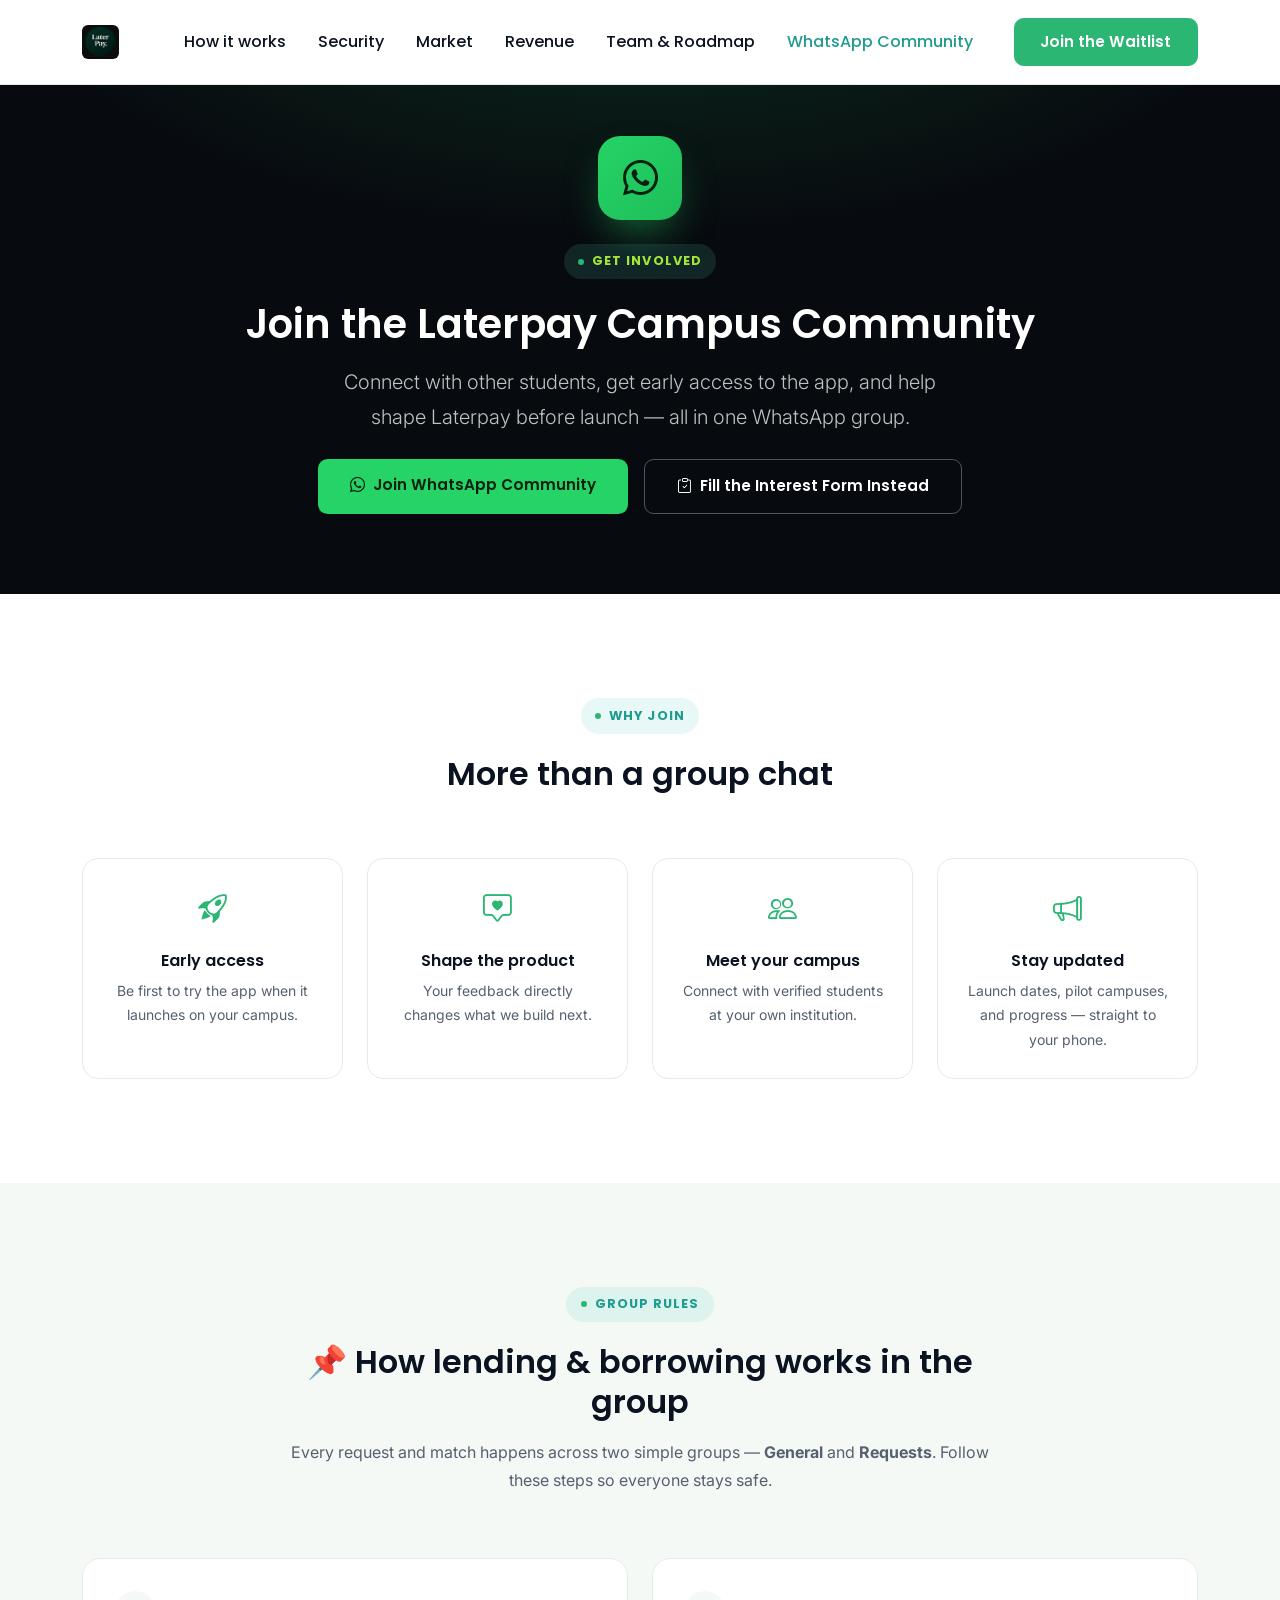
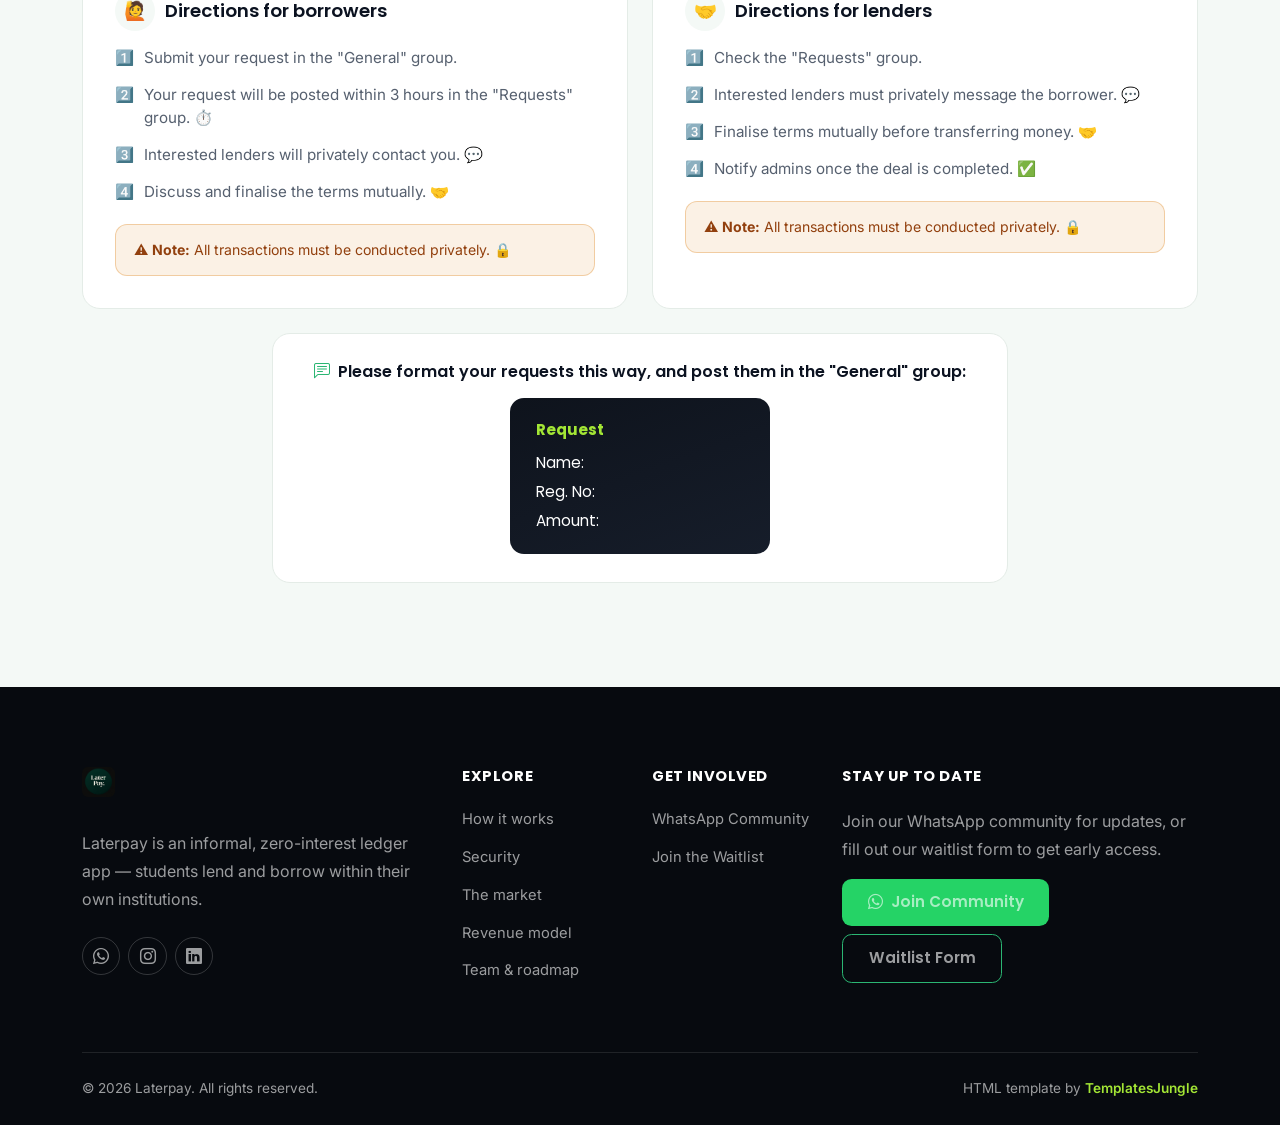
==== commit c2e2eb3d: "Update logo references in community.html" ====
--- a/community.html
+++ b/community.html
@@ -5,7 +5,7 @@
 <title>Join the Laterpay WhatsApp Community</title>
 <meta name="description" content="Join the Laterpay WhatsApp community for campus updates, early access and to help shape the app.">
 <meta name="viewport" content="width=device-width, initial-scale=1">
-<link rel="icon" type="image/jpeg" href="assets/images/laterpay-logo.jpeg">
+<link rel="icon" type="image/jpeg" href="LaterPay_Logo3.jpeg">
 <link href="https://fonts.googleapis.com/css2?family=Inter:wght@400;500;600;700;800&family=Poppins:wght@500;600;700;800&display=swap" rel="stylesheet">
 <link rel="stylesheet" href="assets/vendor/bootstrap/css/bootstrap.min.css">
 <link rel="stylesheet" href="assets/vendor/bootstrap-icons/bootstrap-icons.min.css">
@@ -18,7 +18,7 @@
 <nav class="navbar navbar-expand-lg navbar-fluid fixed-top">
   <div class="container">
     <a class="navbar-brand d-flex align-items-center" href="index.html">
-      <img src="assets/images/laterpay-logo.jpeg" alt="Laterpay logo" class="lp-logo">
+      <img src="LaterPay_Logo3.jpeg" alt="Laterpay logo" class="lp-logo">
     </a>
     <button class="navbar-toggler" type="button" data-bs-toggle="collapse" data-bs-target="#lpNav" aria-controls="lpNav" aria-expanded="false" aria-label="Toggle navigation">
       <span class="navbar-toggler-icon"></span>
@@ -158,7 +158,7 @@
     <div class="row gy-5">
       <div class="col-lg-4">
         <a class="navbar-brand mb-3 d-inline-flex align-items-center" href="index.html">
-          <img src="assets/images/laterpay-logo.jpeg" alt="Laterpay logo" class="lp-logo">
+          <img src="LaterPay_Logo3.jpeg" alt="Laterpay logo" class="lp-logo">
         </a>
         <p class="mt-3">Laterpay is an informal, zero-interest ledger app — students lend and borrow within their own institutions.</p>
         <div class="d-flex gap-2 mt-4">
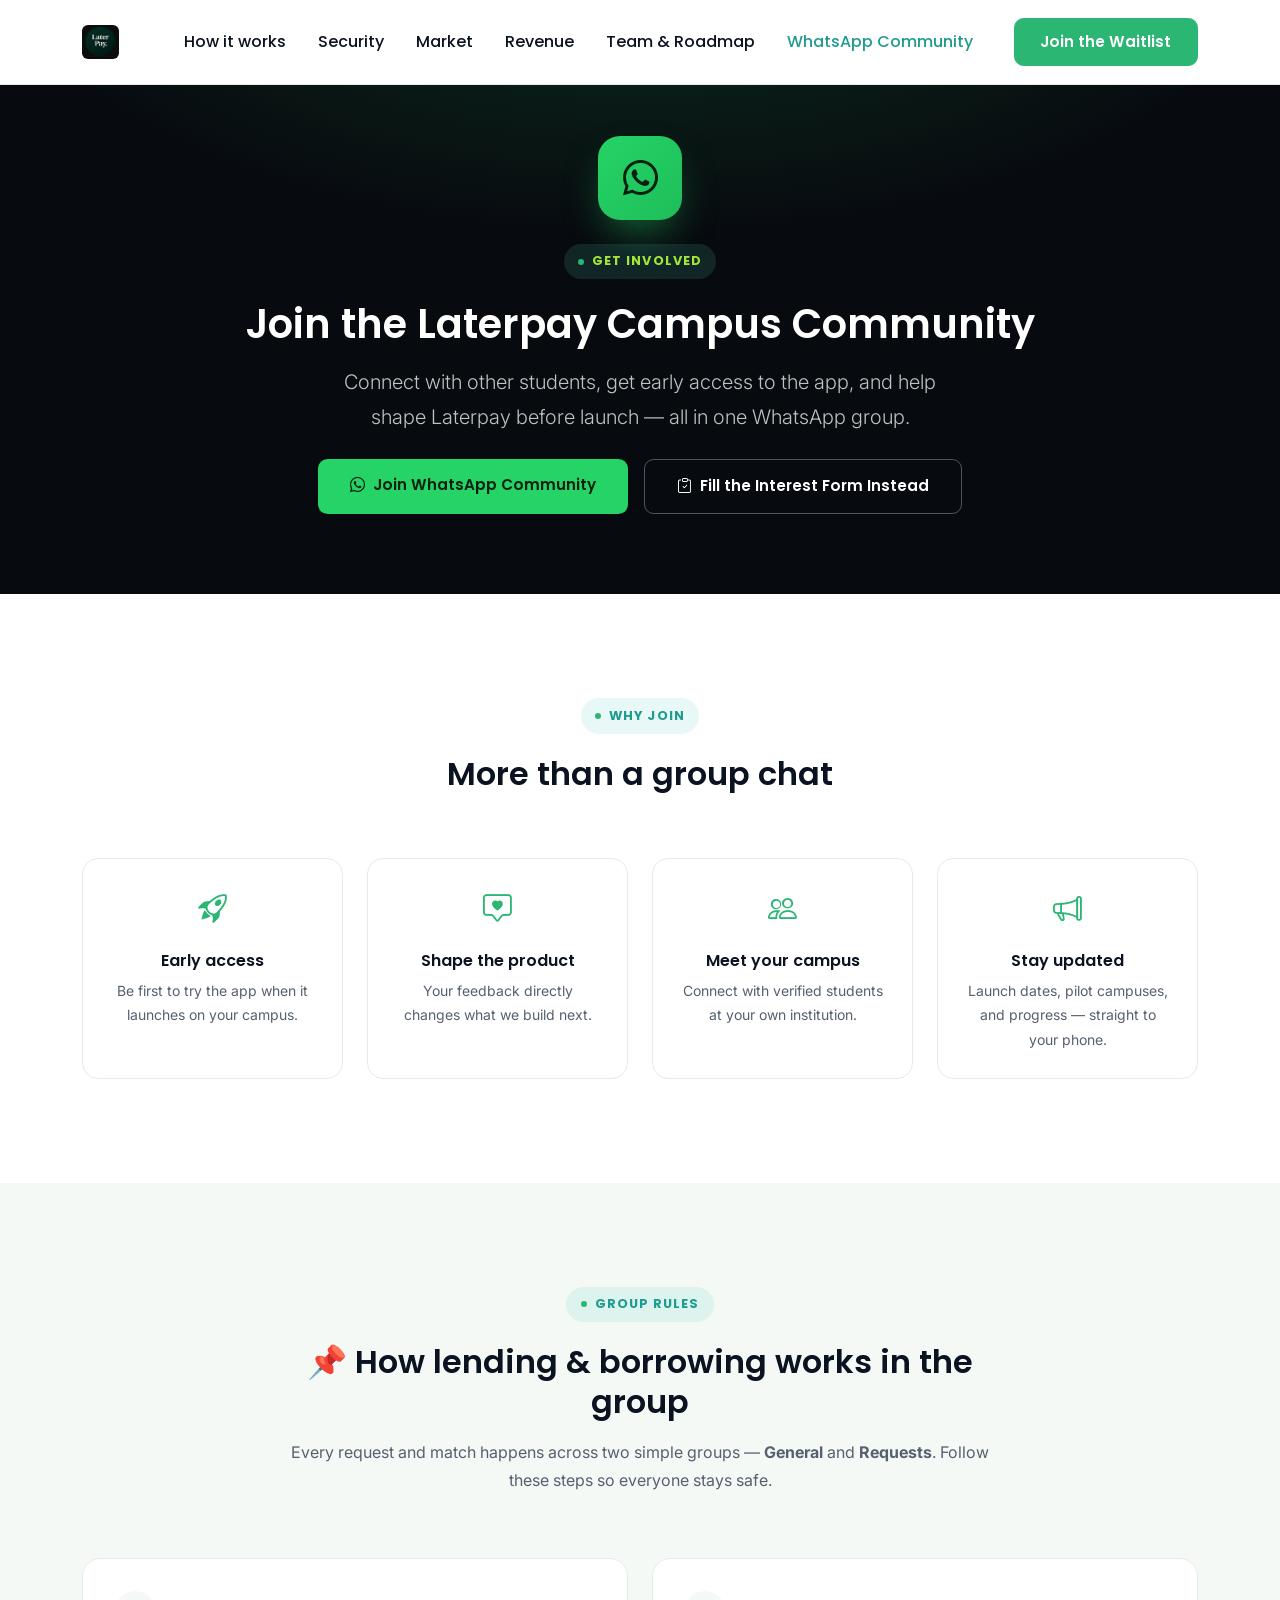
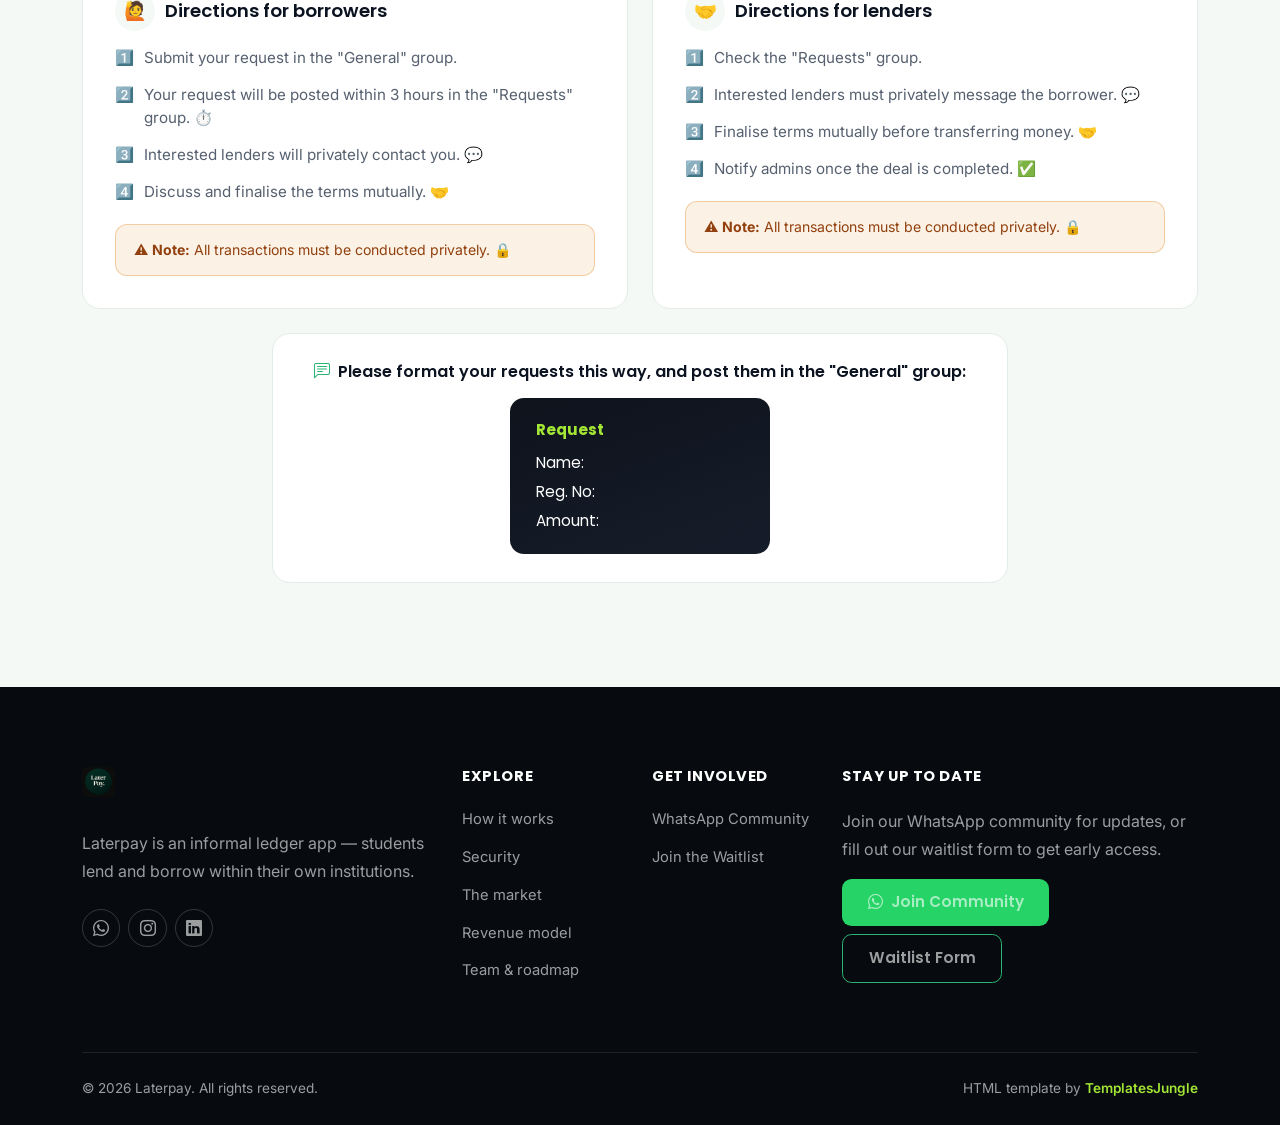
==== commit 71e446cc: "Remove 'zero-interest' from Laterpay description" ====
--- a/community.html
+++ b/community.html
@@ -160,7 +160,7 @@
         <a class="navbar-brand mb-3 d-inline-flex align-items-center" href="index.html">
           <img src="LaterPay_Logo3.jpeg" alt="Laterpay logo" class="lp-logo">
         </a>
-        <p class="mt-3">Laterpay is an informal, zero-interest ledger app — students lend and borrow within their own institutions.</p>
+        <p class="mt-3">Laterpay is an informal ledger app — students lend and borrow within their own institutions.</p>
         <div class="d-flex gap-2 mt-4">
           <a href="community.html" class="social-icon" aria-label="WhatsApp Community"><i class="bi bi-whatsapp"></i></a>
           <a href="#" class="social-icon" aria-label="Instagram"><i class="bi bi-instagram"></i></a>
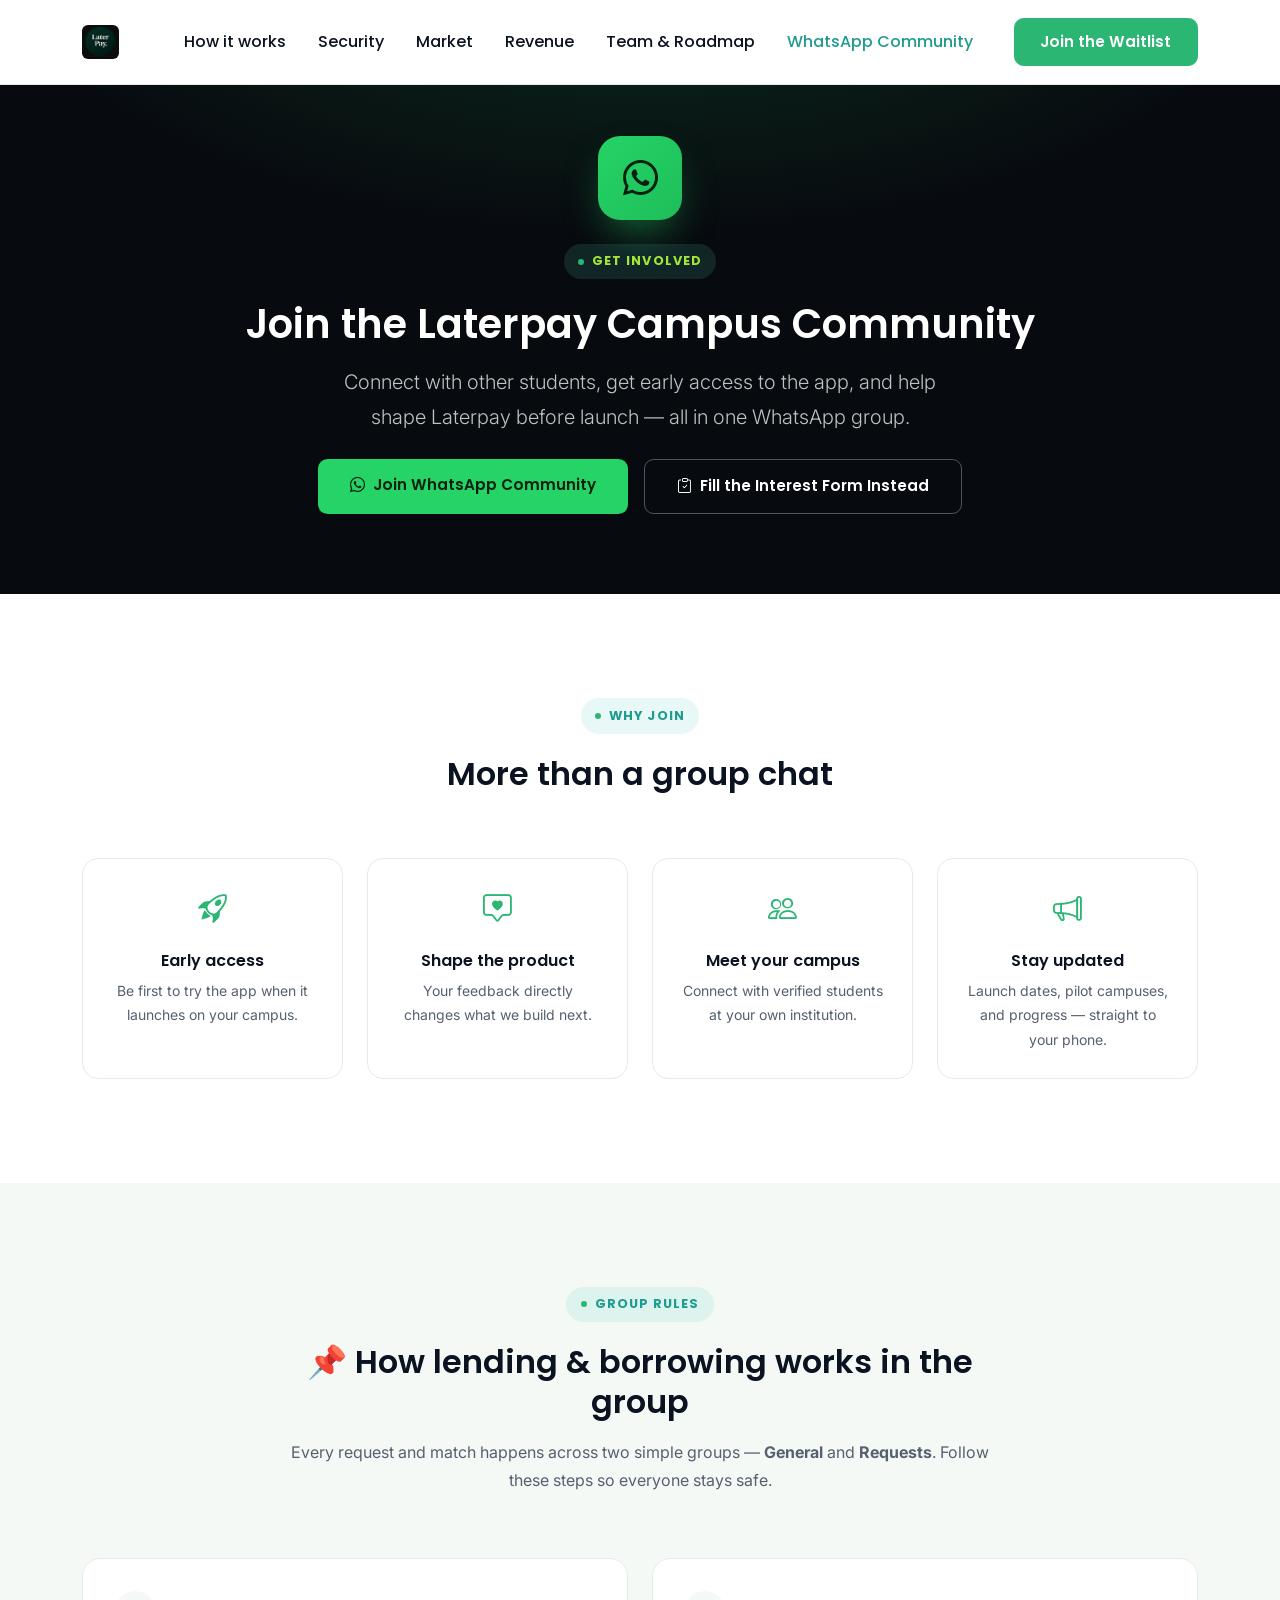
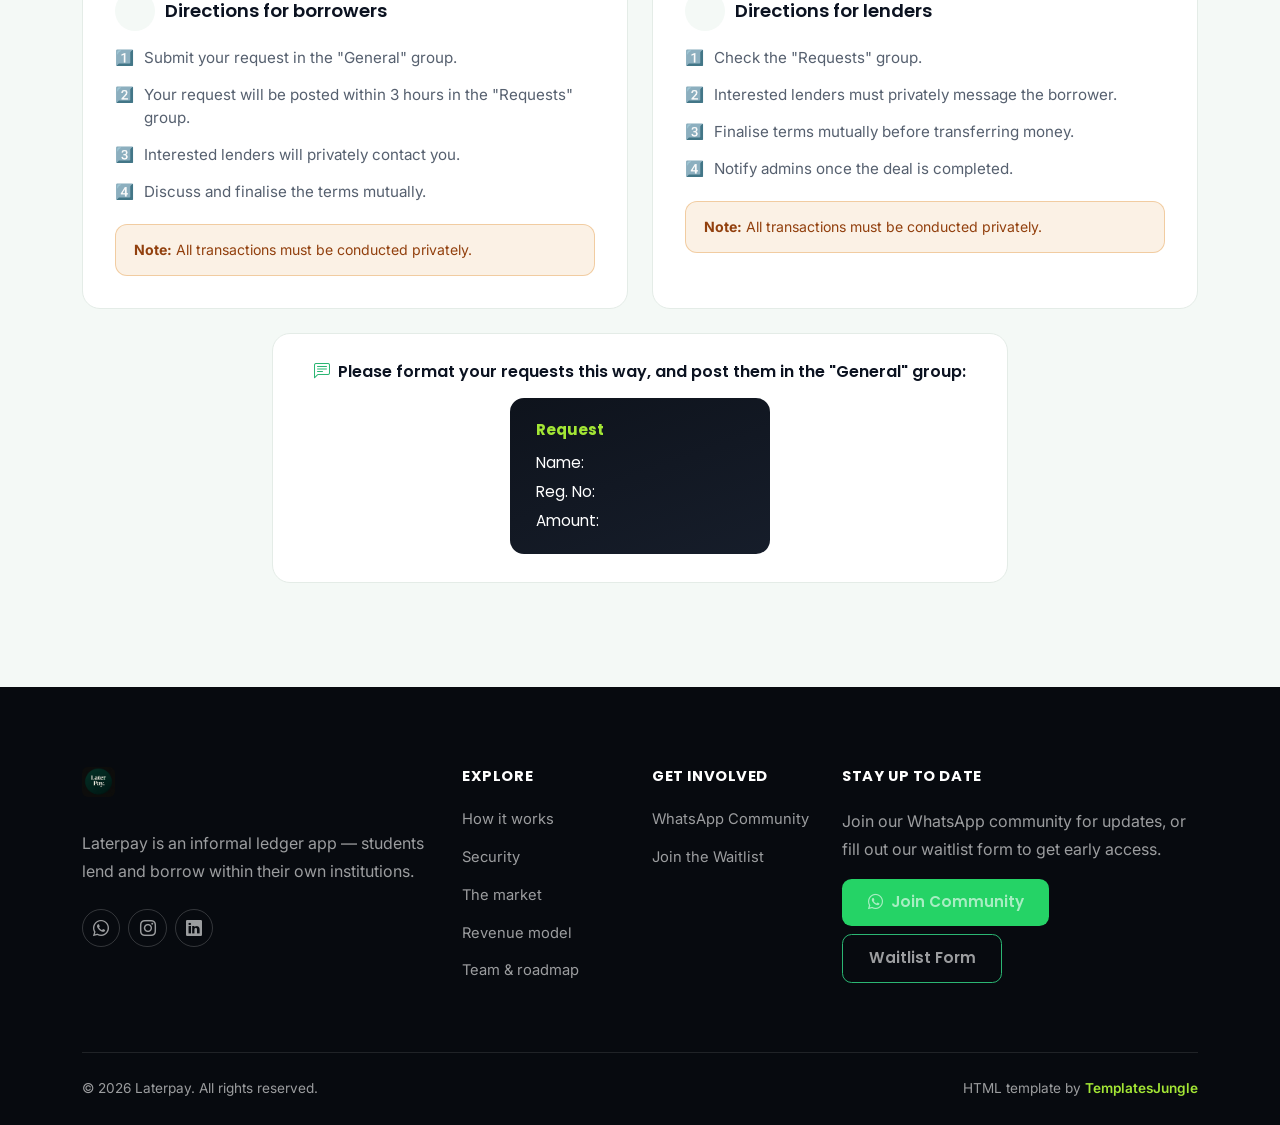
==== commit 1287cefb: "Remove icons from borrower and lender directions" ====
--- a/community.html
+++ b/community.html
@@ -111,27 +111,27 @@
     <div class="row g-4">
       <div class="col-lg-6">
         <div class="rules-card h-100">
-          <h4 class="mb-3"><span class="rules-icon">🙋</span>Directions for borrowers</h4>
+          <h4 class="mb-3"><span class="rules-icon"></span>Directions for borrowers</h4>
           <ol class="rules-list">
             <li><span class="rules-emoji">1️⃣</span> Submit your request in the "General" group.</li>
-            <li><span class="rules-emoji">2️⃣</span> Your request will be posted within 3 hours in the "Requests" group. ⏱️</li>
-            <li><span class="rules-emoji">3️⃣</span> Interested lenders will privately contact you. 💬</li>
-            <li><span class="rules-emoji">4️⃣</span> Discuss and finalise the terms mutually. 🤝</li>
+            <li><span class="rules-emoji">2️⃣</span> Your request will be posted within 3 hours in the "Requests" group. </li>
+            <li><span class="rules-emoji">3️⃣</span> Interested lenders will privately contact you. </li>
+            <li><span class="rules-emoji">4️⃣</span> Discuss and finalise the terms mutually. </li>
           </ol>
-          <div class="rules-warning">⚠️ <strong>Note:</strong> All transactions must be conducted privately. 🔒</div>
+          <div class="rules-warning"> <strong>Note:</strong> All transactions must be conducted privately. </div>
         </div>
       </div>
 
       <div class="col-lg-6">
         <div class="rules-card h-100">
-          <h4 class="mb-3"><span class="rules-icon">🤝</span>Directions for lenders</h4>
+          <h4 class="mb-3"><span class="rules-icon"></span>Directions for lenders</h4>
           <ol class="rules-list">
             <li><span class="rules-emoji">1️⃣</span> Check the "Requests" group.</li>
-            <li><span class="rules-emoji">2️⃣</span> Interested lenders must privately message the borrower. 💬</li>
-            <li><span class="rules-emoji">3️⃣</span> Finalise terms mutually before transferring money. 🤝</li>
-            <li><span class="rules-emoji">4️⃣</span> Notify admins once the deal is completed. ✅</li>
+            <li><span class="rules-emoji">2️⃣</span> Interested lenders must privately message the borrower. </li>
+            <li><span class="rules-emoji">3️⃣</span> Finalise terms mutually before transferring money. </li>
+            <li><span class="rules-emoji">4️⃣</span> Notify admins once the deal is completed. </li>
           </ol>
-          <div class="rules-warning">⚠️ <strong>Note:</strong> All transactions must be conducted privately. 🔒</div>
+          <div class="rules-warning"> <strong>Note:</strong> All transactions must be conducted privately. </div>
         </div>
       </div>
     </div>
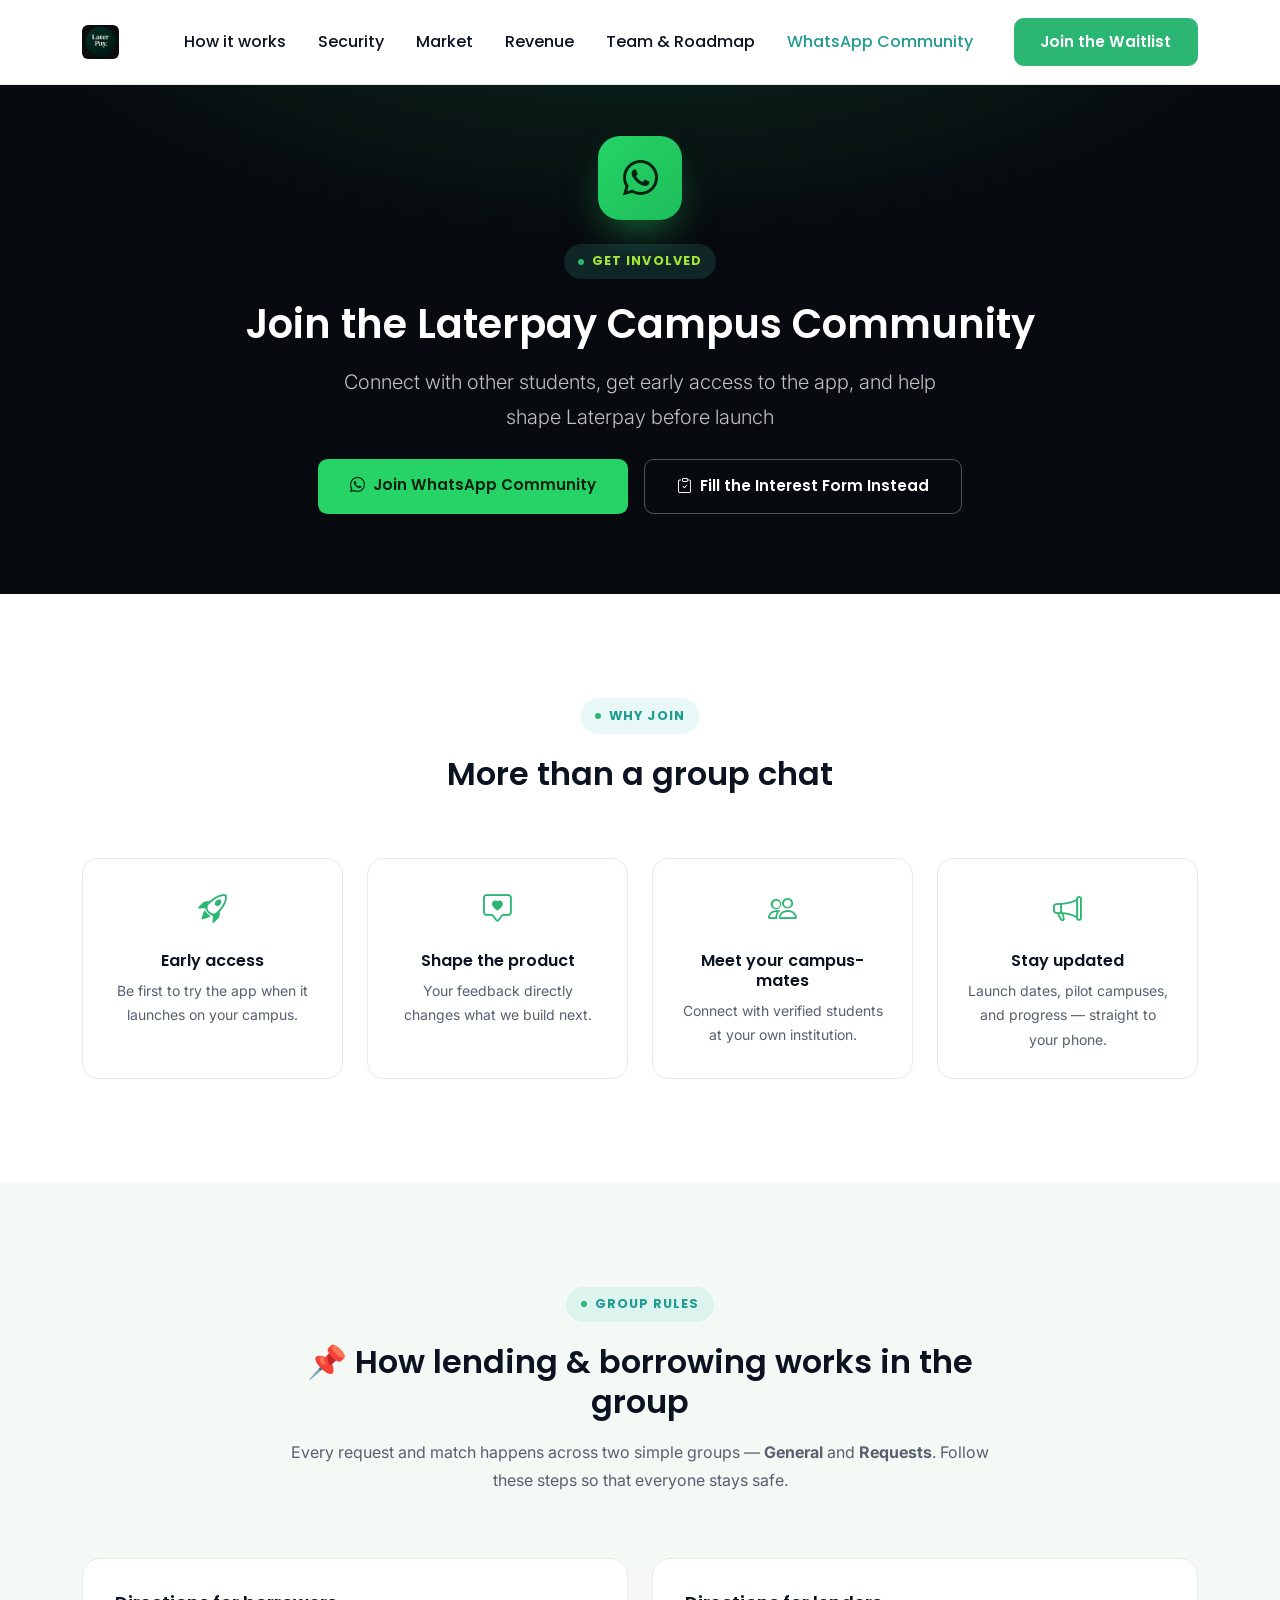
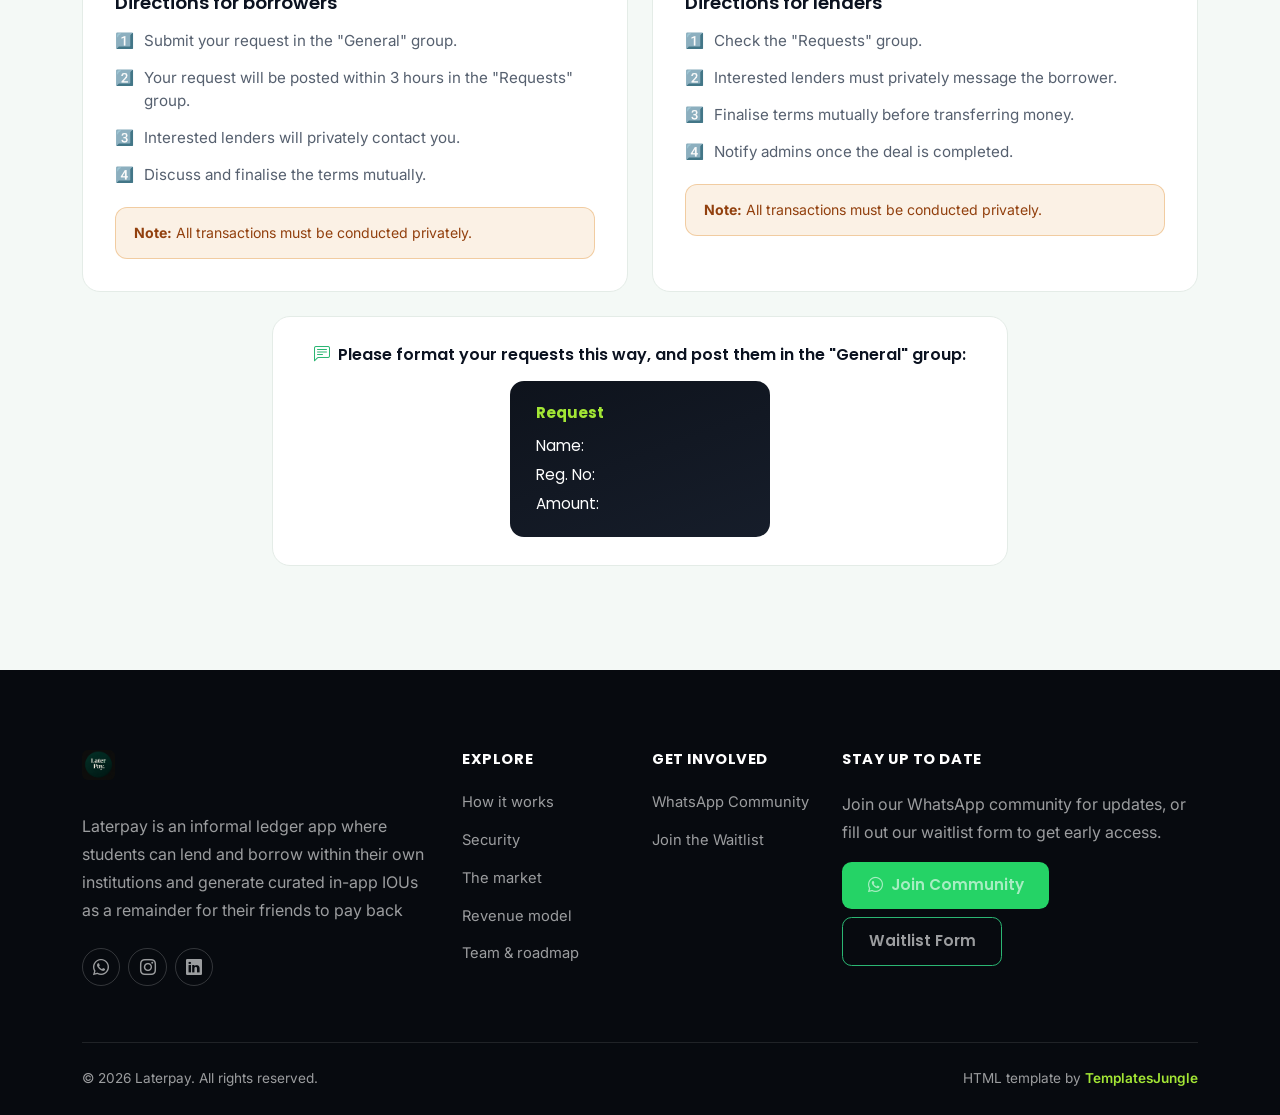
==== commit 949b43a0: "Revise text for clarity in community.html Updated text for clarity and improved phrasing in various " ====
--- a/community.html
+++ b/community.html
@@ -43,7 +43,7 @@
     <div class="wa-icon-badge"><i class="bi bi-whatsapp"></i></div>
     <span class="eyebrow eyebrow-light">Get involved</span>
     <h1 class="mb-3" style="color:#ffffff">Join the Laterpay Campus Community</h1>
-    <p class="lead mx-auto" style="max-width:620px;">Connect with other students, get early access to the app, and help shape Laterpay before launch — all in one WhatsApp group.</p>
+    <p class="lead mx-auto" style="max-width:620px;">Connect with other students, get early access to the app, and help shape Laterpay before launch</p>
     <div class="d-flex flex-wrap justify-content-center gap-3 mt-4">
       <a href="https://chat.whatsapp.com/Iefg4wQbR8m4jpXfTsQGCj" target="_blank" rel="noopener" class="btn btn-whatsapp btn-lg">
         <i class="bi bi-whatsapp me-2"></i>Join WhatsApp Community
@@ -82,7 +82,7 @@
       <div class="col-lg-3 col-md-6">
         <div class="wa-step-card text-center">
           <i class="bi bi-people text-accent" style="font-size:1.8rem;"></i>
-          <h6 class="mt-3 mb-2">Meet your campus</h6>
+          <h6 class="mt-3 mb-2">Meet your campus-mates</h6>
           <p class="mb-0 small">Connect with verified students at your own institution.</p>
         </div>
       </div>
@@ -104,14 +104,14 @@
       <div class="col-lg-8">
         <span class="eyebrow">Group rules</span>
         <h2 class="mb-3">📌 How lending &amp; borrowing works in the group</h2>
-        <p>Every request and match happens across two simple groups — <strong>General</strong> and <strong>Requests</strong>. Follow these steps so everyone stays safe.</p>
+        <p>Every request and match happens across two simple groups — <strong>General</strong> and <strong>Requests</strong>. Follow these steps so that everyone stays safe.</p>
       </div>
     </div>
 
     <div class="row g-4">
       <div class="col-lg-6">
         <div class="rules-card h-100">
-          <h4 class="mb-3"><span class="rules-icon"></span>Directions for borrowers</h4>
+          <h4 class="mb-3">Directions for borrowers</h4>
           <ol class="rules-list">
             <li><span class="rules-emoji">1️⃣</span> Submit your request in the "General" group.</li>
             <li><span class="rules-emoji">2️⃣</span> Your request will be posted within 3 hours in the "Requests" group. </li>
@@ -124,7 +124,7 @@
 
       <div class="col-lg-6">
         <div class="rules-card h-100">
-          <h4 class="mb-3"><span class="rules-icon"></span>Directions for lenders</h4>
+          <h4 class="mb-3">Directions for lenders</h4>
           <ol class="rules-list">
             <li><span class="rules-emoji">1️⃣</span> Check the "Requests" group.</li>
             <li><span class="rules-emoji">2️⃣</span> Interested lenders must privately message the borrower. </li>
@@ -160,10 +160,10 @@
         <a class="navbar-brand mb-3 d-inline-flex align-items-center" href="index.html">
           <img src="LaterPay_Logo3.jpeg" alt="Laterpay logo" class="lp-logo">
         </a>
-        <p class="mt-3">Laterpay is an informal ledger app — students lend and borrow within their own institutions.</p>
+        <p class="mt-3">Laterpay is an informal ledger app where students can lend and borrow within their own institutions and generate curated in-app IOUs as a remainder for their friends to pay back</p>
         <div class="d-flex gap-2 mt-4">
-          <a href="community.html" class="social-icon" aria-label="WhatsApp Community"><i class="bi bi-whatsapp"></i></a>
-          <a href="#" class="social-icon" aria-label="Instagram"><i class="bi bi-instagram"></i></a>
+          <a href="https://www.instagram.com/laterpay.co?stkn=bngyZGVkb2RibHBn" class="social-icon" aria-label="WhatsApp Community"><i class="bi bi-whatsapp"></i></a>
+          <a href="https://www.instagram.com/laterpay.co?stkn=bngyZGVkb2RibHBn" class="social-icon" aria-label="Instagram"><i class="bi bi-instagram"></i></a>
           <a href="#" class="social-icon" aria-label="LinkedIn"><i class="bi bi-linkedin"></i></a>
         </div>
       </div>
